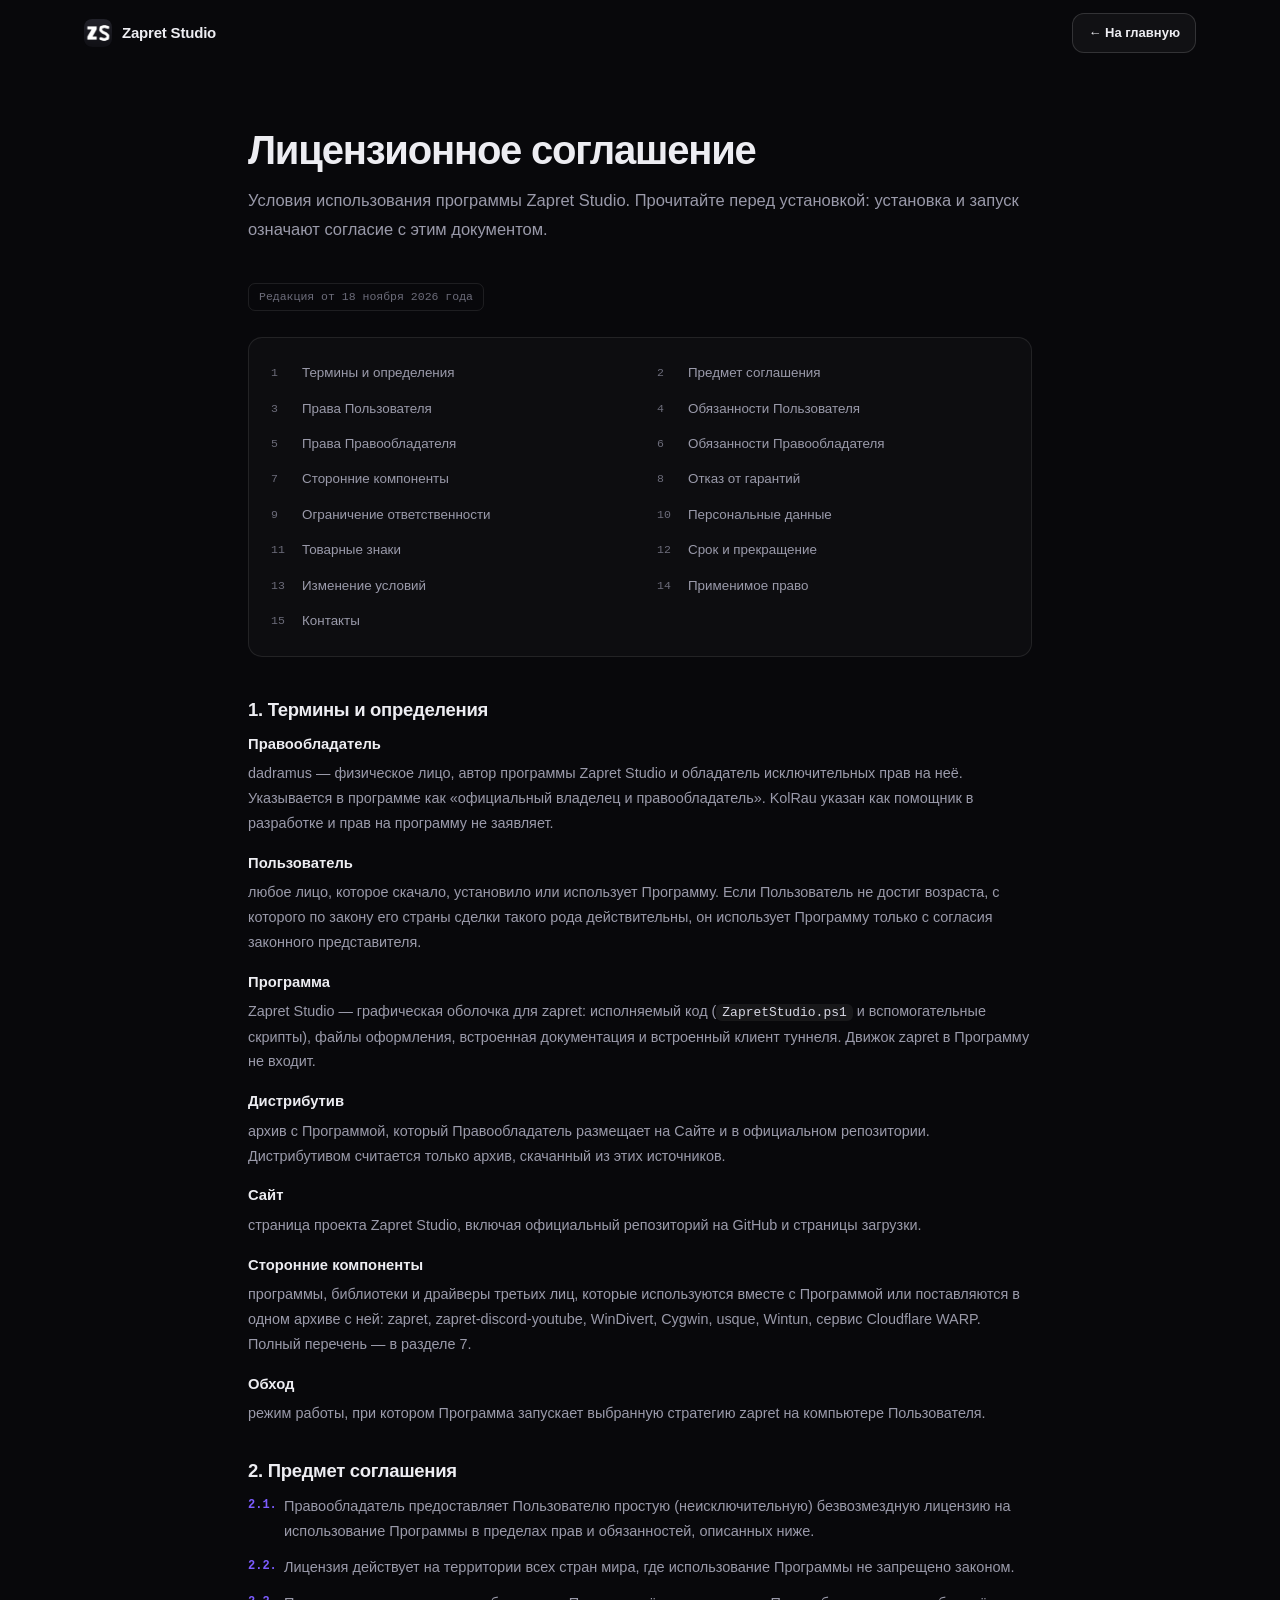
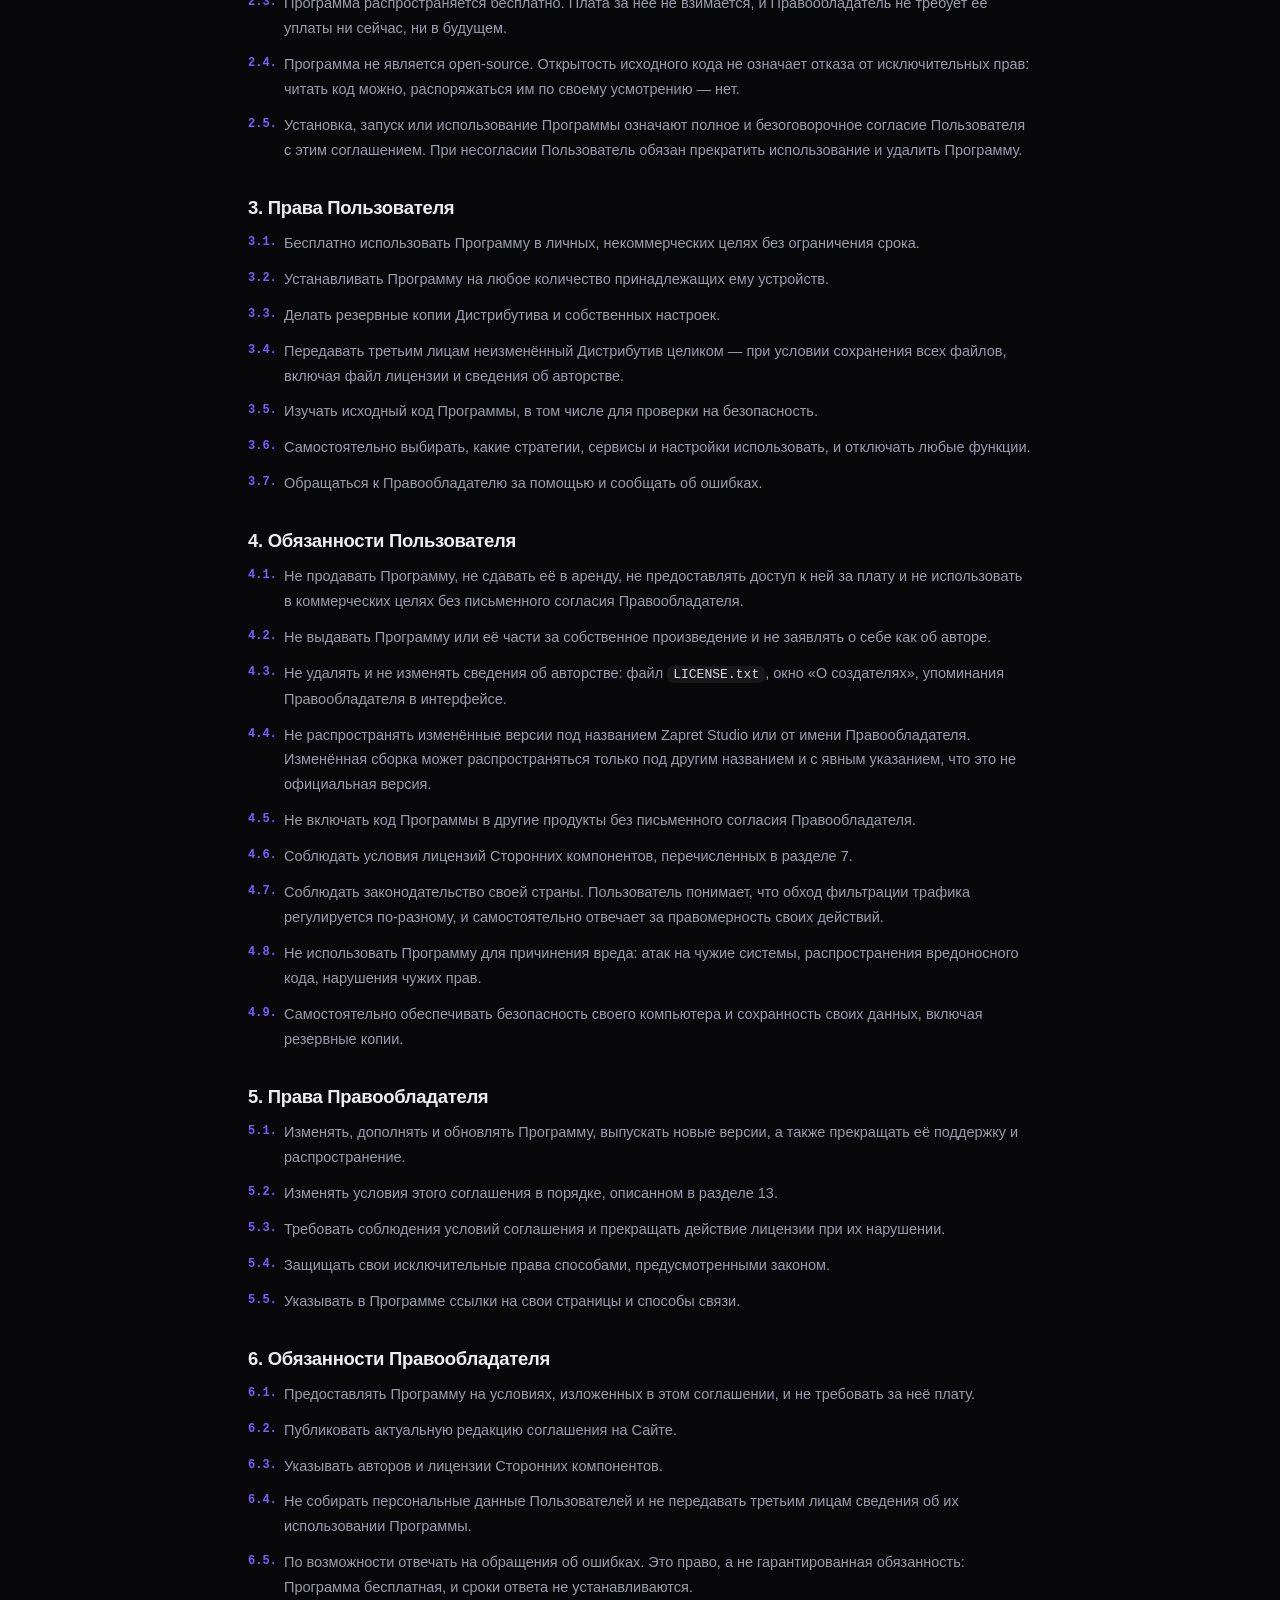
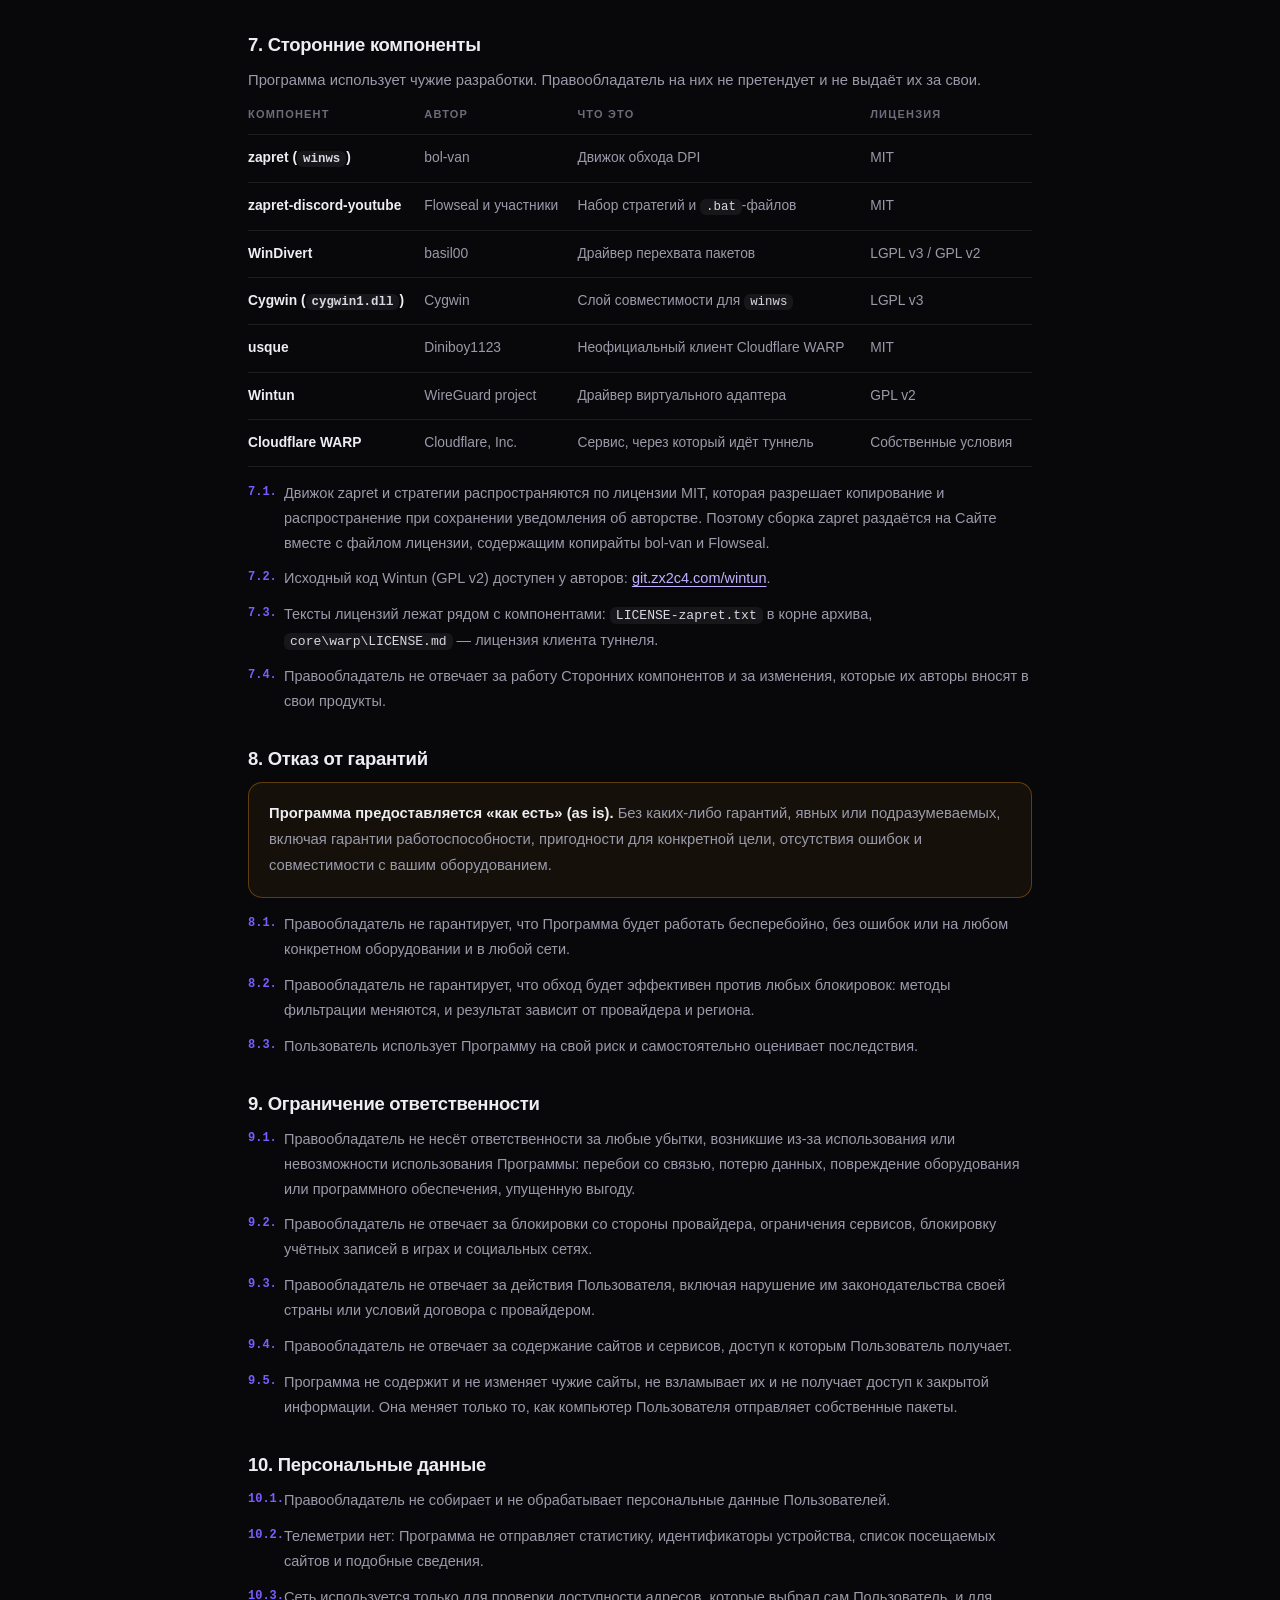
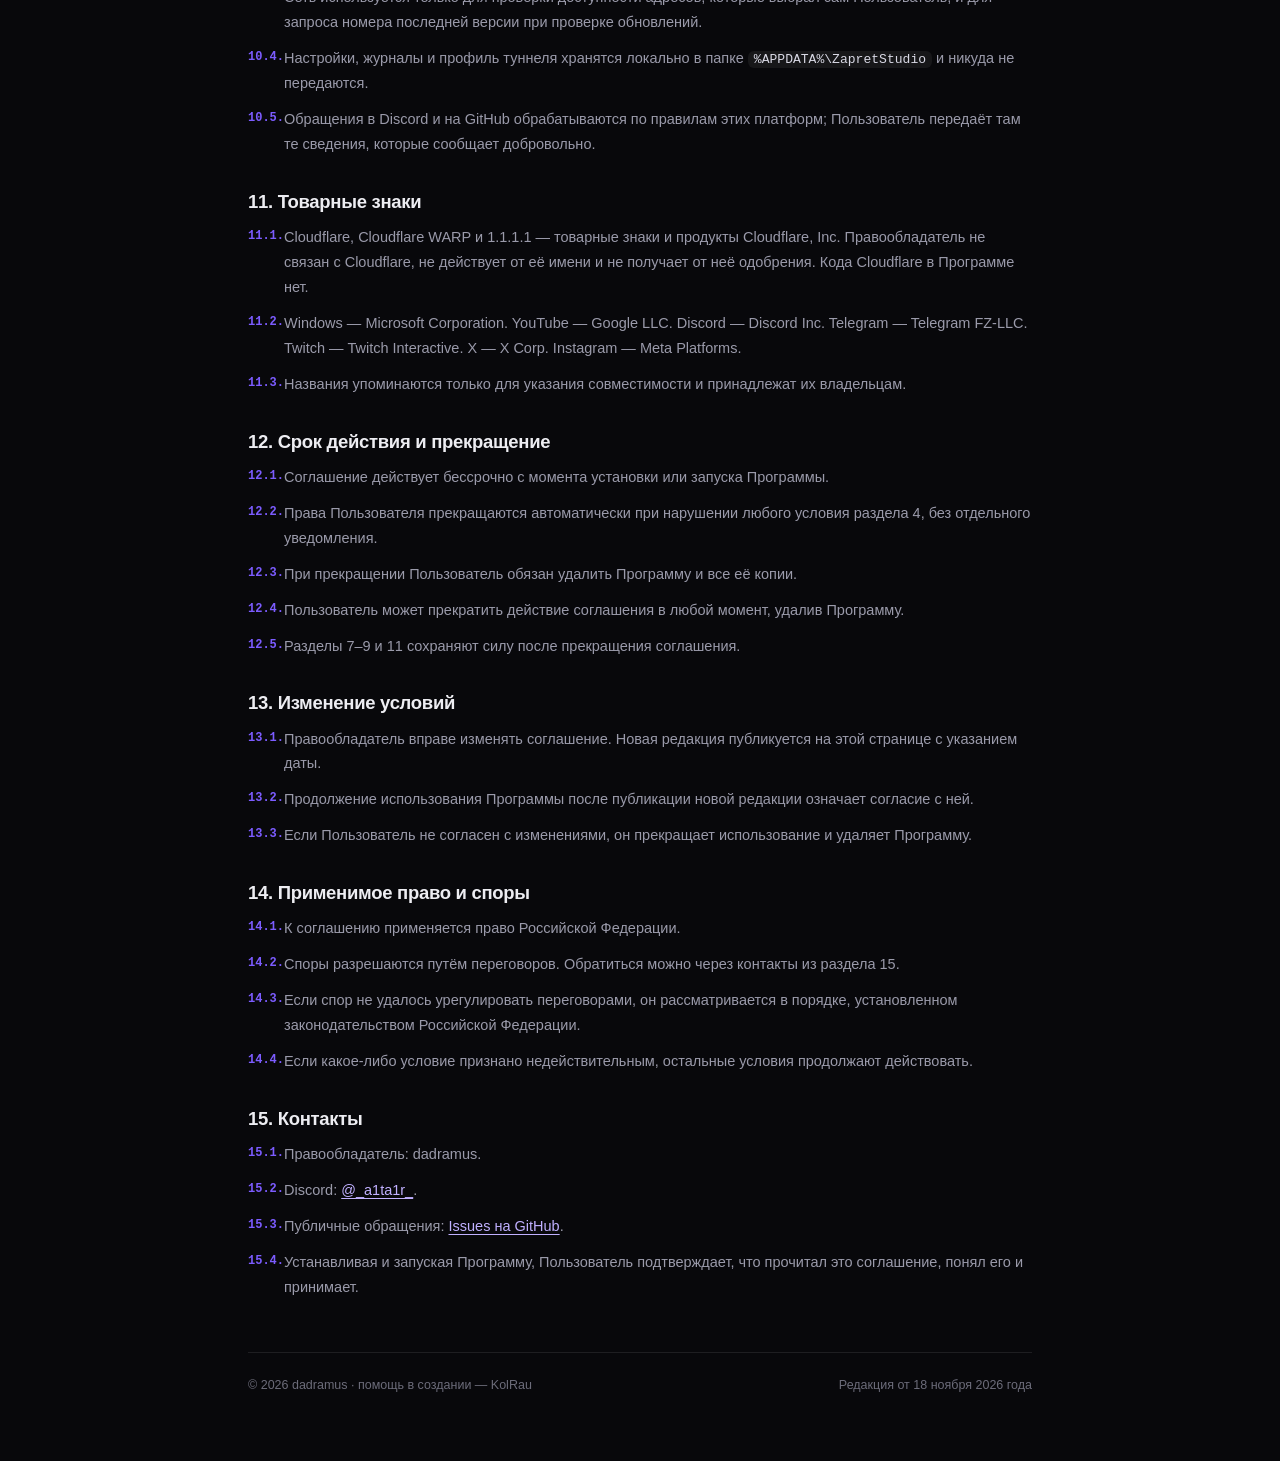
==== legal.html @ 90c4a0a3 "сайт Zapret Studio: страницы, лицензия, архивы" ====
<!DOCTYPE html>
<html lang="ru">
<head>
<meta charset="utf-8">
<meta name="viewport" content="width=device-width, initial-scale=1">
<title>Лицензионное соглашение — Zapret Studio</title>
<meta name="description" content="Лицензионное соглашение Zapret Studio: правообладатель, пользователь, их права и обязанности, отказ от гарантий, сторонние компоненты и товарные знаки.">
<meta name="theme-color" content="#07070A">
<meta name="robots" content="index, follow">
<link rel="icon" href="img/icon.png">
<link rel="stylesheet" href="style.css">
</head>
<body>
<div class="bg"><i></i><i></i><i></i></div>
<div class="noise"></div>
<div class="lines"></div>

<header id="hd" class="on">
  <div class="wrap nav">
    <a class="brand" href="index.html"><img src="img/icon.png" alt=""> Zapret Studio</a>
    <span class="sp"></span>
    <a class="btn btn-g btn-sm" href="index.html">← На главную</a>
  </div>
</header>

<main class="doc">
  <h1>Лицензионное соглашение</h1>
  <p class="sub">Условия использования программы Zapret Studio. Прочитайте перед установкой: установка и запуск означают согласие с этим документом.</p>
  <div class="rev">Редакция от 18 ноября 2026 года</div>

  <nav class="toc">
    <a href="#t1"><span>1</span> Термины и определения</a>
    <a href="#t2"><span>2</span> Предмет соглашения</a>
    <a href="#t3"><span>3</span> Права Пользователя</a>
    <a href="#t4"><span>4</span> Обязанности Пользователя</a>
    <a href="#t5"><span>5</span> Права Правообладателя</a>
    <a href="#t6"><span>6</span> Обязанности Правообладателя</a>
    <a href="#t7"><span>7</span> Сторонние компоненты</a>
    <a href="#t8"><span>8</span> Отказ от гарантий</a>
    <a href="#t9"><span>9</span> Ограничение ответственности</a>
    <a href="#t10"><span>10</span> Персональные данные</a>
    <a href="#t11"><span>11</span> Товарные знаки</a>
    <a href="#t12"><span>12</span> Срок и прекращение</a>
    <a href="#t13"><span>13</span> Изменение условий</a>
    <a href="#t14"><span>14</span> Применимое право</a>
    <a href="#t15"><span>15</span> Контакты</a>
  </nav>

  <section id="t1">
    <h2>1. Термины и определения</h2>
    <dl>
      <dt>Правообладатель</dt>
      <dd>dadramus — физическое лицо, автор программы Zapret Studio и обладатель исключительных прав на неё. Указывается в программе как «официальный владелец и правообладатель». KolRau указан как помощник в разработке и прав на программу не заявляет.</dd>

      <dt>Пользователь</dt>
      <dd>любое лицо, которое скачало, установило или использует Программу. Если Пользователь не достиг возраста, с которого по закону его страны сделки такого рода действительны, он использует Программу только с согласия законного представителя.</dd>

      <dt>Программа</dt>
      <dd>Zapret Studio — графическая оболочка для zapret: исполняемый код (<code>ZapretStudio.ps1</code> и вспомогательные скрипты), файлы оформления, встроенная документация и встроенный клиент туннеля. Движок zapret в Программу не входит.</dd>

      <dt>Дистрибутив</dt>
      <dd>архив с Программой, который Правообладатель размещает на Сайте и в официальном репозитории. Дистрибутивом считается только архив, скачанный из этих источников.</dd>

      <dt>Сайт</dt>
      <dd>страница проекта Zapret Studio, включая официальный репозиторий на GitHub и страницы загрузки.</dd>

      <dt>Сторонние компоненты</dt>
      <dd>программы, библиотеки и драйверы третьих лиц, которые используются вместе с Программой или поставляются в одном архиве с ней: zapret, zapret-discord-youtube, WinDivert, Cygwin, usque, Wintun, сервис Cloudflare WARP. Полный перечень — в разделе 7.</dd>

      <dt>Обход</dt>
      <dd>режим работы, при котором Программа запускает выбранную стратегию zapret на компьютере Пользователя.</dd>
    </dl>
  </section>

  <section id="t2">
    <h2>2. Предмет соглашения</h2>
    <p class="cl"><b class="n">2.1.</b> Правообладатель предоставляет Пользователю простую (неисключительную) безвозмездную лицензию на использование Программы в пределах прав и обязанностей, описанных ниже.</p>
    <p class="cl"><b class="n">2.2.</b> Лицензия действует на территории всех стран мира, где использование Программы не запрещено законом.</p>
    <p class="cl"><b class="n">2.3.</b> Программа распространяется бесплатно. Плата за неё не взимается, и Правообладатель не требует её уплаты ни сейчас, ни в будущем.</p>
    <p class="cl"><b class="n">2.4.</b> Программа не является open-source. Открытость исходного кода не означает отказа от исключительных прав: читать код можно, распоряжаться им по своему усмотрению — нет.</p>
    <p class="cl"><b class="n">2.5.</b> Установка, запуск или использование Программы означают полное и безоговорочное согласие Пользователя с этим соглашением. При несогласии Пользователь обязан прекратить использование и удалить Программу.</p>
  </section>

  <section id="t3">
    <h2>3. Права Пользователя</h2>
    <p class="cl"><b class="n">3.1.</b> Бесплатно использовать Программу в личных, некоммерческих целях без ограничения срока.</p>
    <p class="cl"><b class="n">3.2.</b> Устанавливать Программу на любое количество принадлежащих ему устройств.</p>
    <p class="cl"><b class="n">3.3.</b> Делать резервные копии Дистрибутива и собственных настроек.</p>
    <p class="cl"><b class="n">3.4.</b> Передавать третьим лицам неизменённый Дистрибутив целиком — при условии сохранения всех файлов, включая файл лицензии и сведения об авторстве.</p>
    <p class="cl"><b class="n">3.5.</b> Изучать исходный код Программы, в том числе для проверки на безопасность.</p>
    <p class="cl"><b class="n">3.6.</b> Самостоятельно выбирать, какие стратегии, сервисы и настройки использовать, и отключать любые функции.</p>
    <p class="cl"><b class="n">3.7.</b> Обращаться к Правообладателю за помощью и сообщать об ошибках.</p>
  </section>

  <section id="t4">
    <h2>4. Обязанности Пользователя</h2>
    <p class="cl"><b class="n">4.1.</b> Не продавать Программу, не сдавать её в аренду, не предоставлять доступ к ней за плату и не использовать в коммерческих целях без письменного согласия Правообладателя.</p>
    <p class="cl"><b class="n">4.2.</b> Не выдавать Программу или её части за собственное произведение и не заявлять о себе как об авторе.</p>
    <p class="cl"><b class="n">4.3.</b> Не удалять и не изменять сведения об авторстве: файл <code>LICENSE.txt</code>, окно «О создателях», упоминания Правообладателя в интерфейсе.</p>
    <p class="cl"><b class="n">4.4.</b> Не распространять изменённые версии под названием Zapret Studio или от имени Правообладателя. Изменённая сборка может распространяться только под другим названием и с явным указанием, что это не официальная версия.</p>
    <p class="cl"><b class="n">4.5.</b> Не включать код Программы в другие продукты без письменного согласия Правообладателя.</p>
    <p class="cl"><b class="n">4.6.</b> Соблюдать условия лицензий Сторонних компонентов, перечисленных в разделе 7.</p>
    <p class="cl"><b class="n">4.7.</b> Соблюдать законодательство своей страны. Пользователь понимает, что обход фильтрации трафика регулируется по-разному, и самостоятельно отвечает за правомерность своих действий.</p>
    <p class="cl"><b class="n">4.8.</b> Не использовать Программу для причинения вреда: атак на чужие системы, распространения вредоносного кода, нарушения чужих прав.</p>
    <p class="cl"><b class="n">4.9.</b> Самостоятельно обеспечивать безопасность своего компьютера и сохранность своих данных, включая резервные копии.</p>
  </section>

  <section id="t5">
    <h2>5. Права Правообладателя</h2>
    <p class="cl"><b class="n">5.1.</b> Изменять, дополнять и обновлять Программу, выпускать новые версии, а также прекращать её поддержку и распространение.</p>
    <p class="cl"><b class="n">5.2.</b> Изменять условия этого соглашения в порядке, описанном в разделе 13.</p>
    <p class="cl"><b class="n">5.3.</b> Требовать соблюдения условий соглашения и прекращать действие лицензии при их нарушении.</p>
    <p class="cl"><b class="n">5.4.</b> Защищать свои исключительные права способами, предусмотренными законом.</p>
    <p class="cl"><b class="n">5.5.</b> Указывать в Программе ссылки на свои страницы и способы связи.</p>
  </section>

  <section id="t6">
    <h2>6. Обязанности Правообладателя</h2>
    <p class="cl"><b class="n">6.1.</b> Предоставлять Программу на условиях, изложенных в этом соглашении, и не требовать за неё плату.</p>
    <p class="cl"><b class="n">6.2.</b> Публиковать актуальную редакцию соглашения на Сайте.</p>
    <p class="cl"><b class="n">6.3.</b> Указывать авторов и лицензии Сторонних компонентов.</p>
    <p class="cl"><b class="n">6.4.</b> Не собирать персональные данные Пользователей и не передавать третьим лицам сведения об их использовании Программы.</p>
    <p class="cl"><b class="n">6.5.</b> По возможности отвечать на обращения об ошибках. Это право, а не гарантированная обязанность: Программа бесплатная, и сроки ответа не устанавливаются.</p>
  </section>

  <section id="t7">
    <h2>7. Сторонние компоненты</h2>
    <p>Программа использует чужие разработки. Правообладатель на них не претендует и не выдаёт их за свои.</p>
    <table>
      <thead><tr><th>Компонент</th><th>Автор</th><th>Что это</th><th>Лицензия</th></tr></thead>
      <tbody>
        <tr><td>zapret (<code>winws</code>)</td><td>bol-van</td><td>Движок обхода DPI</td><td>MIT</td></tr>
        <tr><td>zapret-discord-youtube</td><td>Flowseal и участники</td><td>Набор стратегий и <code>.bat</code>-файлов</td><td>MIT</td></tr>
        <tr><td>WinDivert</td><td>basil00</td><td>Драйвер перехвата пакетов</td><td>LGPL v3 / GPL v2</td></tr>
        <tr><td>Cygwin (<code>cygwin1.dll</code>)</td><td>Cygwin</td><td>Слой совместимости для <code>winws</code></td><td>LGPL v3</td></tr>
        <tr><td>usque</td><td>Diniboy1123</td><td>Неофициальный клиент Cloudflare WARP</td><td>MIT</td></tr>
        <tr><td>Wintun</td><td>WireGuard project</td><td>Драйвер виртуального адаптера</td><td>GPL v2</td></tr>
        <tr><td>Cloudflare WARP</td><td>Cloudflare, Inc.</td><td>Сервис, через который идёт туннель</td><td>Собственные условия</td></tr>
      </tbody>
    </table>
    <p class="cl"><b class="n">7.1.</b> Движок zapret и стратегии распространяются по лицензии MIT, которая разрешает копирование и распространение при сохранении уведомления об авторстве. Поэтому сборка zapret раздаётся на Сайте вместе с файлом лицензии, содержащим копирайты bol-van и Flowseal.</p>
    <p class="cl"><b class="n">7.2.</b> Исходный код Wintun (GPL v2) доступен у авторов: <a href="https://git.zx2c4.com/wintun" target="_blank" rel="noopener">git.zx2c4.com/wintun</a>.</p>
    <p class="cl"><b class="n">7.3.</b> Тексты лицензий лежат рядом с компонентами: <code>LICENSE-zapret.txt</code> в корне архива, <code>core\warp\LICENSE.md</code> — лицензия клиента туннеля.</p>
    <p class="cl"><b class="n">7.4.</b> Правообладатель не отвечает за работу Сторонних компонентов и за изменения, которые их авторы вносят в свои продукты.</p>
  </section>

  <section id="t8">
    <h2>8. Отказ от гарантий</h2>
    <div class="note warn">
      <p><b>Программа предоставляется «как есть» (as is).</b> Без каких-либо гарантий, явных или подразумеваемых, включая гарантии работоспособности, пригодности для конкретной цели, отсутствия ошибок и совместимости с вашим оборудованием.</p>
    </div>
    <p class="cl"><b class="n">8.1.</b> Правообладатель не гарантирует, что Программа будет работать бесперебойно, без ошибок или на любом конкретном оборудовании и в любой сети.</p>
    <p class="cl"><b class="n">8.2.</b> Правообладатель не гарантирует, что обход будет эффективен против любых блокировок: методы фильтрации меняются, и результат зависит от провайдера и региона.</p>
    <p class="cl"><b class="n">8.3.</b> Пользователь использует Программу на свой риск и самостоятельно оценивает последствия.</p>
  </section>

  <section id="t9">
    <h2>9. Ограничение ответственности</h2>
    <p class="cl"><b class="n">9.1.</b> Правообладатель не несёт ответственности за любые убытки, возникшие из-за использования или невозможности использования Программы: перебои со связью, потерю данных, повреждение оборудования или программного обеспечения, упущенную выгоду.</p>
    <p class="cl"><b class="n">9.2.</b> Правообладатель не отвечает за блокировки со стороны провайдера, ограничения сервисов, блокировку учётных записей в играх и социальных сетях.</p>
    <p class="cl"><b class="n">9.3.</b> Правообладатель не отвечает за действия Пользователя, включая нарушение им законодательства своей страны или условий договора с провайдером.</p>
    <p class="cl"><b class="n">9.4.</b> Правообладатель не отвечает за содержание сайтов и сервисов, доступ к которым Пользователь получает.</p>
    <p class="cl"><b class="n">9.5.</b> Программа не содержит и не изменяет чужие сайты, не взламывает их и не получает доступ к закрытой информации. Она меняет только то, как компьютер Пользователя отправляет собственные пакеты.</p>
  </section>

  <section id="t10">
    <h2>10. Персональные данные</h2>
    <p class="cl"><b class="n">10.1.</b> Правообладатель не собирает и не обрабатывает персональные данные Пользователей.</p>
    <p class="cl"><b class="n">10.2.</b> Телеметрии нет: Программа не отправляет статистику, идентификаторы устройства, список посещаемых сайтов и подобные сведения.</p>
    <p class="cl"><b class="n">10.3.</b> Сеть используется только для проверки доступности адресов, которые выбрал сам Пользователь, и для запроса номера последней версии при проверке обновлений.</p>
    <p class="cl"><b class="n">10.4.</b> Настройки, журналы и профиль туннеля хранятся локально в папке <code>%APPDATA%\ZapretStudio</code> и никуда не передаются.</p>
    <p class="cl"><b class="n">10.5.</b> Обращения в Discord и на GitHub обрабатываются по правилам этих платформ; Пользователь передаёт там те сведения, которые сообщает добровольно.</p>
  </section>

  <section id="t11">
    <h2>11. Товарные знаки</h2>
    <p class="cl"><b class="n">11.1.</b> Cloudflare, Cloudflare WARP и 1.1.1.1 — товарные знаки и продукты Cloudflare, Inc. Правообладатель не связан с Cloudflare, не действует от её имени и не получает от неё одобрения. Кода Cloudflare в Программе нет.</p>
    <p class="cl"><b class="n">11.2.</b> Windows — Microsoft Corporation. YouTube — Google LLC. Discord — Discord Inc. Telegram — Telegram FZ-LLC. Twitch — Twitch Interactive. X — X Corp. Instagram — Meta Platforms.</p>
    <p class="cl"><b class="n">11.3.</b> Названия упоминаются только для указания совместимости и принадлежат их владельцам.</p>
  </section>

  <section id="t12">
    <h2>12. Срок действия и прекращение</h2>
    <p class="cl"><b class="n">12.1.</b> Соглашение действует бессрочно с момента установки или запуска Программы.</p>
    <p class="cl"><b class="n">12.2.</b> Права Пользователя прекращаются автоматически при нарушении любого условия раздела 4, без отдельного уведомления.</p>
    <p class="cl"><b class="n">12.3.</b> При прекращении Пользователь обязан удалить Программу и все её копии.</p>
    <p class="cl"><b class="n">12.4.</b> Пользователь может прекратить действие соглашения в любой момент, удалив Программу.</p>
    <p class="cl"><b class="n">12.5.</b> Разделы 7–9 и 11 сохраняют силу после прекращения соглашения.</p>
  </section>

  <section id="t13">
    <h2>13. Изменение условий</h2>
    <p class="cl"><b class="n">13.1.</b> Правообладатель вправе изменять соглашение. Новая редакция публикуется на этой странице с указанием даты.</p>
    <p class="cl"><b class="n">13.2.</b> Продолжение использования Программы после публикации новой редакции означает согласие с ней.</p>
    <p class="cl"><b class="n">13.3.</b> Если Пользователь не согласен с изменениями, он прекращает использование и удаляет Программу.</p>
  </section>

  <section id="t14">
    <h2>14. Применимое право и споры</h2>
    <p class="cl"><b class="n">14.1.</b> К соглашению применяется право Российской Федерации.</p>
    <p class="cl"><b class="n">14.2.</b> Споры разрешаются путём переговоров. Обратиться можно через контакты из раздела 15.</p>
    <p class="cl"><b class="n">14.3.</b> Если спор не удалось урегулировать переговорами, он рассматривается в порядке, установленном законодательством Российской Федерации.</p>
    <p class="cl"><b class="n">14.4.</b> Если какое-либо условие признано недействительным, остальные условия продолжают действовать.</p>
  </section>

  <section id="t15">
    <h2>15. Контакты</h2>
    <p class="cl"><b class="n">15.1.</b> Правообладатель: dadramus.</p>
    <p class="cl"><b class="n">15.2.</b> Discord: <a href="https://discord.com/users/510426844236087306" target="_blank" rel="noopener">@_a1ta1r_</a>.</p>
    <p class="cl"><b class="n">15.3.</b> Публичные обращения: <a href="https://github.com/dadramus/ZapretStudio/issues" target="_blank" rel="noopener">Issues на GitHub</a>.</p>
    <p class="cl"><b class="n">15.4.</b> Устанавливая и запуская Программу, Пользователь подтверждает, что прочитал это соглашение, понял его и принимает.</p>
  </section>

  <div class="doc-foot">
    <span>© 2026 dadramus · помощь в создании — KolRau</span>
    <span>Редакция от 18 ноября 2026 года</span>
  </div>
</main>

<script>
(function(){
  var hd=document.getElementById('hd');
  window.addEventListener('scroll',function(){ hd.classList.toggle('on', window.scrollY>12); },{passive:true});
})();
</script>
</body>
</html>
---- style.css ----
/* Zapret Studio — общие стили */
:root{
  --bg:#08080B; --bg2:#0C0C12; --panel:rgba(255,255,255,.038); --panel2:rgba(255,255,255,.06);
  --stroke:rgba(255,255,255,.09); --stroke2:rgba(255,255,255,.14);
  --text:#EDEDF2; --sub:#9A9AAA; --dim:#6C6C7A;
  --accent:#7C5CFF; --accent-soft:rgba(124,92,255,.14); --accent-line:rgba(124,92,255,.45);
  --ok:#22C55E; --warn:#F59E0B; --bad:#EF4444;
  --r:18px; --max:1160px;
  --font:"Segoe UI",Inter,-apple-system,BlinkMacSystemFont,Roboto,Arial,sans-serif;
  --mono:ui-monospace,"Cascadia Mono","Consolas","SF Mono",monospace;
}
*{box-sizing:border-box}
html{scroll-behavior:smooth}
body{
  margin:0;background:var(--bg);color:var(--text);font-family:var(--font);
  font-size:16px;line-height:1.6;-webkit-font-smoothing:antialiased;overflow-x:hidden;
}
a{color:inherit;text-decoration:none}
img{max-width:100%;display:block}
::selection{background:rgba(124,92,255,.35)}

/* фон */
.orbs{position:fixed;inset:0;z-index:-1;overflow:hidden;pointer-events:none}
.orbs i{position:absolute;border-radius:50%;filter:blur(90px);opacity:.5}
.orbs i:nth-child(1){width:620px;height:620px;left:-180px;top:-220px;background:radial-gradient(circle,rgba(124,92,255,.55),transparent 70%)}
.orbs i:nth-child(2){width:520px;height:520px;right:-160px;top:80px;background:radial-gradient(circle,rgba(34,197,94,.28),transparent 70%)}
.orbs i:nth-child(3){width:700px;height:700px;left:35%;top:640px;background:radial-gradient(circle,rgba(124,92,255,.18),transparent 70%)}
.grid-bg{position:fixed;inset:0;z-index:-1;pointer-events:none;
  background-image:linear-gradient(rgba(255,255,255,.028) 1px,transparent 1px),linear-gradient(90deg,rgba(255,255,255,.028) 1px,transparent 1px);
  background-size:64px 64px;
  mask-image:radial-gradient(ellipse 90% 60% at 50% 0%,#000 20%,transparent 75%);
  -webkit-mask-image:radial-gradient(ellipse 90% 60% at 50% 0%,#000 20%,transparent 75%);
}

.wrap{max-width:var(--max);margin:0 auto;padding:0 24px}

/* хедер */
header{position:fixed;top:0;left:0;right:0;z-index:50;transition:background .25s,border-color .25s,backdrop-filter .25s;
  border-bottom:1px solid transparent}
header.on{background:rgba(8,8,11,.72);backdrop-filter:blur(18px);border-bottom-color:var(--stroke)}
.nav{display:flex;align-items:center;gap:28px;height:66px}
.brand{display:flex;align-items:center;gap:10px;font-weight:700;letter-spacing:-.2px;font-size:15px}
.brand img{width:28px;height:28px;border-radius:8px}
.nav nav{display:flex;gap:22px;margin-left:8px}
.nav nav a{font-size:14px;color:var(--sub);transition:color .18s}
.nav nav a:hover{color:var(--text)}
.nav .sp{flex:1}
.btn{display:inline-flex;align-items:center;gap:9px;border-radius:12px;font-weight:600;font-size:14px;
  padding:11px 18px;border:1px solid transparent;transition:transform .15s,box-shadow .2s,background .2s,border-color .2s;cursor:pointer;white-space:nowrap}
.btn:active{transform:translateY(1px)}
.btn-p{background:linear-gradient(135deg,#8B6BFF,#6A46F5);color:#fff;box-shadow:0 8px 26px -10px rgba(124,92,255,.9)}
.btn-p:hover{box-shadow:0 12px 34px -10px rgba(124,92,255,1)}
.btn-g{background:var(--panel);border-color:var(--stroke2);color:var(--text)}
.btn-g:hover{background:var(--panel2);border-color:rgba(255,255,255,.22)}
.btn-sm{padding:9px 15px;font-size:13px}

/* hero */
.hero{padding:150px 0 70px;position:relative}
.hero-in{display:grid;grid-template-columns:1.05fr .95fr;gap:56px;align-items:center}
.pill{display:inline-flex;align-items:center;gap:9px;padding:7px 14px;border-radius:999px;
  background:var(--accent-soft);border:1px solid var(--accent-line);font-size:12.5px;font-weight:600;color:#C6B7FF}
.pill .dot{width:7px;height:7px;border-radius:50%;background:var(--ok);box-shadow:0 0 0 4px rgba(34,197,94,.16)}
h1{font-size:clamp(32px,4.4vw,54px);line-height:1.06;letter-spacing:-1.6px;margin:22px 0 0;font-weight:800;text-wrap:balance}
h1 .grad{background:linear-gradient(100deg,#B9A8FF 0%,#7C5CFF 42%,#22C55E 100%);-webkit-background-clip:text;background-clip:text;color:transparent}
.lead{color:var(--sub);font-size:17.5px;max-width:520px;margin:20px 0 0}
.cta{display:flex;gap:12px;margin-top:32px;flex-wrap:wrap}
.meta{display:flex;gap:20px;margin-top:26px;flex-wrap:wrap;color:var(--dim);font-size:13px}
.meta span{display:inline-flex;align-items:center;gap:7px}
.meta svg{width:15px;height:15px;opacity:.8}

/* окно-макет */
.mock{border-radius:20px;background:linear-gradient(180deg,rgba(255,255,255,.07),rgba(255,255,255,.025));
  border:1px solid var(--stroke2);box-shadow:0 40px 90px -40px rgba(0,0,0,.95),0 0 0 1px rgba(255,255,255,.03) inset;
  overflow:hidden;transform:perspective(1200px) rotateY(-4deg) rotateX(1.5deg);transition:transform .5s}
.mock:hover{transform:perspective(1200px) rotateY(0) rotateX(0)}
.mock-bar{display:flex;align-items:center;gap:8px;padding:11px 14px;background:rgba(255,255,255,.045);border-bottom:1px solid var(--stroke)}
.mock-bar i{width:10px;height:10px;border-radius:50%;background:rgba(255,255,255,.16)}
.mock-bar i:nth-child(1){background:#EF4444;opacity:.8}
.mock-bar i:nth-child(2){background:#F59E0B;opacity:.8}
.mock-bar i:nth-child(3){background:#22C55E;opacity:.8}
.mock-bar span{margin-left:10px;font-size:11.5px;color:var(--dim);font-family:var(--mono)}
.mock-body{padding:16px;display:flex;flex-direction:column;gap:9px;background:linear-gradient(180deg,rgba(12,12,18,.9),rgba(8,8,11,.9))}
.row{display:flex;align-items:center;gap:11px;padding:11px 13px;border-radius:12px;background:var(--panel);border:1px solid var(--stroke)}
.row.act{background:linear-gradient(90deg,rgba(124,92,255,.18),rgba(124,92,255,.05));border-color:var(--accent-line)}
.row .st{width:8px;height:8px;border-radius:50%;background:var(--dim);flex:none}
.row.act .st{background:var(--ok);box-shadow:0 0 0 4px rgba(34,197,94,.15)}
.row b{font-size:13px;font-weight:600}
.row small{margin-left:auto;font-size:11px;color:var(--dim);font-family:var(--mono)}
.mock-foot{display:flex;gap:8px;padding:0 16px 16px}
.mock-foot div{flex:1;height:34px;border-radius:10px;background:var(--panel);border:1px solid var(--stroke)}
.mock-foot div:first-child{background:linear-gradient(135deg,#8B6BFF,#6A46F5);border-color:transparent}

/* секции */
section{padding:86px 0;position:relative}
.sec-head{max-width:640px;margin-bottom:44px}
.sec-tag{font-size:12px;font-weight:700;letter-spacing:1.6px;text-transform:uppercase;color:var(--accent);margin-bottom:12px}
h2{font-size:clamp(27px,3.3vw,38px);line-height:1.14;letter-spacing:-1.2px;margin:0;font-weight:800}
.sec-head p{color:var(--sub);margin:14px 0 0;font-size:16px}

/* карточки */
.cards{display:grid;grid-template-columns:repeat(3,1fr);gap:16px}
.card{padding:24px;border-radius:var(--r);background:var(--panel);border:1px solid var(--stroke);
  transition:transform .25s,border-color .25s,background .25s}
.card:hover{transform:translateY(-3px);border-color:var(--stroke2);background:var(--panel2)}
.card .ic{width:42px;height:42px;border-radius:12px;display:grid;place-items:center;margin-bottom:16px;
  background:var(--accent-soft);border:1px solid var(--accent-line);color:#B9A8FF}
.card .ic svg{width:21px;height:21px}
.card h3{margin:0 0 8px;font-size:16.5px;font-weight:700;letter-spacing:-.2px}
.card p{margin:0;color:var(--sub);font-size:14.2px;line-height:1.62}
.card.green .ic{background:rgba(34,197,94,.12);border-color:rgba(34,197,94,.35);color:#7BE3A5}
.card.amber .ic{background:rgba(245,158,11,.12);border-color:rgba(245,158,11,.35);color:#FBBF24}

/* WARP блок */
.warp{border-radius:26px;padding:44px;background:
  radial-gradient(120% 140% at 0% 0%,rgba(124,92,255,.18),transparent 55%),
  radial-gradient(120% 140% at 100% 100%,rgba(34,197,94,.12),transparent 55%),
  var(--bg2);
  border:1px solid var(--stroke2);display:grid;grid-template-columns:1.15fr .85fr;gap:44px;align-items:center}
.warp h2{margin-bottom:16px}
.warp p{color:var(--sub);margin:0 0 14px;font-size:15.5px}
.warp ul{margin:0;padding:0;list-style:none;display:flex;flex-direction:column;gap:11px}
.warp li{display:flex;gap:11px;font-size:14.5px;color:var(--sub)}
.warp li svg{width:18px;height:18px;flex:none;color:var(--ok);margin-top:3px}
.warp li b{color:var(--text);font-weight:600}
.flow{display:flex;flex-direction:column;gap:10px}
.flow .n{display:flex;align-items:center;gap:12px;padding:13px 15px;border-radius:13px;background:var(--panel);border:1px solid var(--stroke);font-size:13.5px}
.flow .n em{width:24px;height:24px;border-radius:8px;display:grid;place-items:center;font-style:normal;font-size:11.5px;font-weight:700;
  background:var(--accent-soft);color:#C6B7FF;border:1px solid var(--accent-line);flex:none}
.flow .n:last-child{border-color:rgba(34,197,94,.4);background:rgba(34,197,94,.08)}
.flow .n:last-child em{background:rgba(34,197,94,.16);color:#7BE3A5;border-color:rgba(34,197,94,.4)}

/* установка */
.steps{display:grid;grid-template-columns:repeat(2,1fr);gap:16px}
.step{padding:24px;border-radius:var(--r);background:var(--panel);border:1px solid var(--stroke);position:relative}
.step .num{font-family:var(--mono);font-size:12px;font-weight:700;color:var(--accent);letter-spacing:1px}
.step h3{margin:10px 0 8px;font-size:16px;font-weight:700}
.step p{margin:0;color:var(--sub);font-size:14.2px}
.step a{color:#B9A8FF;text-decoration:underline;text-underline-offset:3px}
pre{margin:16px 0 0;padding:16px 18px;border-radius:13px;background:rgba(0,0,0,.45);border:1px solid var(--stroke);
  font-family:var(--mono);font-size:12.8px;line-height:1.75;color:#C9C9D6;overflow-x:auto}
pre .c{color:var(--dim)}
pre .g{color:#7BE3A5}

/* changelog */
.log{display:flex;flex-direction:column;gap:12px}
.rel{display:grid;grid-template-columns:120px 1fr auto;gap:22px;align-items:start;padding:22px 24px;border-radius:var(--r);
  background:var(--panel);border:1px solid var(--stroke);transition:border-color .2s,background .2s}
.rel:hover{border-color:var(--stroke2);background:var(--panel2)}
.rel.now{border-color:var(--accent-line);background:linear-gradient(90deg,rgba(124,92,255,.12),rgba(124,92,255,.03))}
.rel .v{font-family:var(--mono);font-size:17px;font-weight:700;letter-spacing:-.5px}
.rel .v small{display:block;font-family:var(--font);font-size:11px;color:var(--dim);font-weight:600;letter-spacing:0;margin-top:4px}
.rel p{margin:0;color:var(--sub);font-size:14.2px}
.rel p b{color:var(--text);font-weight:600}
.tag{font-size:11px;font-weight:700;padding:5px 10px;border-radius:999px;background:rgba(34,197,94,.14);
  color:#7BE3A5;border:1px solid rgba(34,197,94,.35);white-space:nowrap}
.tag.old{background:var(--panel);color:var(--dim);border-color:var(--stroke)}

/* faq */
.faq{display:flex;flex-direction:column;gap:10px;max-width:820px}
details{border-radius:14px;background:var(--panel);border:1px solid var(--stroke);padding:0 20px;transition:border-color .2s}
details[open]{border-color:var(--stroke2);background:var(--panel2)}
summary{cursor:pointer;padding:17px 0;font-weight:600;font-size:15px;list-style:none;display:flex;align-items:center;gap:12px}
summary::-webkit-details-marker{display:none}
summary::after{content:"+";margin-left:auto;color:var(--dim);font-size:20px;font-weight:400;transition:transform .2s}
details[open] summary::after{transform:rotate(45deg);color:var(--accent)}
details p{margin:0 0 18px;color:var(--sub);font-size:14.4px;line-height:1.65}
details p:last-child{margin-bottom:18px}

/* cta */
.cta-box{border-radius:26px;padding:52px;text-align:center;
  background:radial-gradient(90% 140% at 50% 0%,rgba(124,92,255,.22),transparent 65%),var(--bg2);
  border:1px solid var(--stroke2)}
.cta-box h2{margin-bottom:14px}
.cta-box p{color:var(--sub);max-width:520px;margin:0 auto 28px}
.cta-box .cta{justify-content:center;margin-top:0}

/* футер */
footer{border-top:1px solid var(--stroke);padding:44px 0 40px;margin-top:40px}
.foot{display:flex;justify-content:space-between;gap:32px;flex-wrap:wrap;align-items:flex-start}
.foot .brand{font-size:14px}
.foot p{margin:10px 0 0;color:var(--dim);font-size:13px;max-width:420px}
.foot nav{display:flex;flex-direction:column;gap:9px;font-size:13.5px;color:var(--sub)}
.foot nav a:hover{color:var(--text)}
.copy{margin-top:34px;padding-top:22px;border-top:1px solid var(--stroke);color:var(--dim);font-size:12.5px;
  display:flex;justify-content:space-between;gap:16px;flex-wrap:wrap}

/* анимация появления */
.rv{opacity:0;transform:translateY(16px);transition:opacity .6s cubic-bezier(.2,.7,.3,1),transform .6s cubic-bezier(.2,.7,.3,1)}
.rv.in{opacity:1;transform:none}

/* страховка от распирания сеток длинным содержимым (pre, длинные слова) */
.cards>*,.steps>*,.hero-in>*,.warp>*,.rel>*,.flow>*{min-width:0}
.cards,.steps,.hero-in,.warp{grid-auto-rows:min-content}

@media(max-width:960px){
  .hero-in{grid-template-columns:1fr;gap:40px}
  .mock{transform:none}
  .cards{grid-template-columns:1fr 1fr}
  .warp{grid-template-columns:1fr;padding:32px;gap:28px}
  .steps{grid-template-columns:1fr}
  .rel{grid-template-columns:1fr;gap:10px}
  .rel .tag{justify-self:start}
}
@media(max-width:720px){
  .nav nav{display:none}
  .cards{grid-template-columns:1fr}
  .hero{padding:120px 0 50px}
  section{padding:64px 0}
  .cta-box{padding:34px 22px}
  .wrap{padding:0 18px}
}
@media(prefers-reduced-motion:reduce){
  .rv{opacity:1;transform:none;transition:none}
  html{scroll-behavior:auto}
  .mock{transform:none}
}


/* ==== 2.0: установка, дерево папки, подвал ==== */
.steps{grid-template-columns:repeat(4,minmax(0,1fr));gap:14px;align-items:stretch}
.step{display:flex;flex-direction:column;padding:22px}
.step h3{font-size:15.5px;margin:11px 0 8px}
.step p{font-size:13.6px;line-height:1.6}
.step .sicon{width:38px;height:38px;border-radius:11px;display:grid;place-items:center;margin-bottom:14px;
  background:var(--accent-soft);border:1px solid var(--accent-line);color:#C0B0FF}
.step .sicon svg{width:19px;height:19px}

/* карточка-терминал с деревом */
.term{margin-top:16px;border-radius:var(--r);overflow:hidden;border:1px solid var(--stroke2);
  background:linear-gradient(180deg,#0E0E15,#08080C);box-shadow:0 30px 70px -40px rgba(0,0,0,.9)}
.term-bar{display:flex;align-items:center;gap:8px;padding:12px 16px;background:rgba(255,255,255,.04);border-bottom:1px solid var(--stroke)}
.term-bar i{width:10px;height:10px;border-radius:50%}
.term-bar i:nth-child(1){background:#FF5F57}
.term-bar i:nth-child(2){background:#FEBC2E}
.term-bar i:nth-child(3){background:#28C840}
.term-bar span{margin-left:8px;font-family:var(--mono);font-size:11.5px;color:var(--dim)}
.term-bar em{margin-left:auto;font-style:normal;font-size:11px;font-weight:700;color:#7BE3A5;
  background:rgba(34,197,94,.12);border:1px solid rgba(34,197,94,.35);padding:3px 9px;border-radius:999px}
.term-body{display:grid;grid-template-columns:1.15fr .85fr;gap:28px;padding:22px 24px;align-items:center}
.tree{font-family:var(--mono);font-size:13px;line-height:2.05;color:#B9B9C8}
.tree .row2{display:flex;align-items:center;gap:9px;white-space:nowrap}
.tree .br{color:#3E3E4C;user-select:none}
.tree .fld{color:#C0B0FF;font-weight:600}
.tree .run{color:#7BE3A5;font-weight:700}
.tree .oth{color:#8E8E9E}
.tree .tag2{margin-left:6px;font-family:var(--font);font-size:10.5px;font-weight:700;color:#7BE3A5;
  background:rgba(34,197,94,.12);border:1px solid rgba(34,197,94,.3);padding:1px 7px;border-radius:6px}
.term-note h4{margin:0 0 10px;font-size:15px;font-weight:700;letter-spacing:-.2px}
.term-note p{margin:0 0 12px;color:var(--sub);font-size:13.6px;line-height:1.65}
.term-note p:last-child{margin-bottom:0}
.term-note b{color:var(--text);font-weight:650}

/* подвал */
.foot{display:grid;grid-template-columns:minmax(0,1.5fr) repeat(3,minmax(0,1fr));gap:44px}
.fabout p{margin:14px 0 16px;color:var(--dim);font-size:13px;max-width:360px;line-height:1.7}
.fbadges{display:flex;gap:7px;flex-wrap:wrap}
.fbadges span{font-size:11px;font-family:var(--mono);color:var(--dim);background:rgba(255,255,255,.04);
  border:1px solid var(--stroke);padding:5px 9px;border-radius:8px}
.fcol{display:flex;flex-direction:column;gap:3px}
.fcol .t{font-size:11px;font-weight:800;letter-spacing:1.5px;text-transform:uppercase;color:var(--dim);margin-bottom:10px}
.fcol a{display:flex;align-items:center;gap:10px;font-size:13.6px;color:var(--sub);
  padding:8px 10px;margin-left:-10px;border-radius:9px;transition:color .18s,background .18s,transform .18s}
.fcol a svg{width:15px;height:15px;opacity:.75;transition:opacity .18s,color .18s,transform .18s}
.fcol a:hover{color:var(--text);background:rgba(124,92,255,.1);transform:translateX(3px)}
.fcol a:hover svg{opacity:1;color:#C0B0FF;transform:scale(1.08)}
.legal{margin-top:34px;padding:16px 18px;border-radius:12px;background:rgba(255,255,255,.028);
  border:1px solid var(--stroke);color:var(--dim);font-size:12px;line-height:1.65}
.legal b{color:var(--sub);font-weight:600}
.copy{margin-top:18px;padding-top:20px;border-top:1px solid var(--stroke);color:var(--dim);font-size:12.5px;
  display:flex;justify-content:space-between;gap:16px;flex-wrap:wrap}

@media(max-width:1080px){
  .steps{grid-template-columns:repeat(2,minmax(0,1fr))}
  .foot{grid-template-columns:repeat(2,minmax(0,1fr));gap:34px}
}
@media(max-width:760px){
  .steps{grid-template-columns:1fr}
  .term-body{grid-template-columns:1fr;gap:18px}
  .foot{grid-template-columns:1fr;gap:26px}
  .tree{font-size:12px}
}

/* ==== страница документов ==== */
.doc{max-width:840px;margin:0 auto;padding:128px 28px 72px}
.doc h1{font-size:clamp(27px,3.3vw,40px);line-height:1.1;letter-spacing:-1.2px;margin:0 0 14px;font-weight:800}
.doc .sub{color:var(--sub);font-size:16.5px;margin:0 0 38px}
.doc section{margin:0 0 34px;padding:0}
.doc h2{font-size:18.5px;letter-spacing:-.3px;margin:0 0 13px;font-weight:750}
.doc p{color:var(--sub);font-size:14.8px;line-height:1.75;margin:0 0 12px}
.doc ul{margin:0 0 12px;padding-left:20px;color:var(--sub);font-size:14.8px;line-height:1.75}
.doc li{margin-bottom:6px}
.doc b{color:var(--text);font-weight:650}
.doc a{color:#C0B0FF;text-decoration:underline;text-underline-offset:3px}
.doc code{font-family:var(--mono);font-size:.9em;color:#D8D8E4;background:rgba(255,255,255,.06);padding:1px 6px;border-radius:6px}
.doc table{width:100%;border-collapse:collapse;margin:4px 0 14px;font-size:13.8px}
.doc th{text-align:left;font-size:11px;letter-spacing:1.2px;text-transform:uppercase;color:var(--dim);padding:0 12px 10px 0;border-bottom:1px solid var(--stroke)}
.doc td{padding:12px 12px 12px 0;border-bottom:1px solid var(--stroke);color:var(--sub);vertical-align:top;line-height:1.6}
.doc td:first-child{color:var(--text);font-weight:600;white-space:nowrap}
.doc .note{border:1px solid var(--stroke);background:rgba(255,255,255,.03);border-radius:14px;padding:18px 20px;margin:0 0 14px}
.doc .note.warn{border-color:rgba(245,158,11,.32);background:rgba(245,158,11,.06)}
.doc .note p:last-child{margin-bottom:0}
.back{display:inline-flex;align-items:center;gap:8px;color:var(--sub);font-size:14px;margin-bottom:24px;transition:color .18s}
.back:hover{color:var(--text)}
.doc-foot{border-top:1px solid var(--stroke);margin-top:52px;padding-top:22px;color:var(--dim);font-size:12.5px;
  display:flex;justify-content:space-between;gap:16px;flex-wrap:wrap}
@media(max-width:760px){
  .doc{padding:108px 20px 56px}
  .doc table{font-size:13px}
  .doc td:first-child{white-space:normal}
  .doc th:nth-child(3),.doc td:nth-child(3){display:none}
}

/* ==== 2.1: заполнение карточек, дерево с иконками, FAQ в две колонки ==== */
.cards{align-items:stretch}
.card{display:flex;flex-direction:column}
.card p{margin:0 0 16px}
.card-meta{margin-top:auto;padding-top:13px;border-top:1px solid var(--stroke);
  display:flex;align-items:center;gap:8px;font-family:var(--mono);font-size:11px;color:var(--dim);letter-spacing:.2px}
.card-meta i{width:5px;height:5px;border-radius:50%;background:var(--accent);flex:none;box-shadow:0 0 8px rgba(124,92,255,.9)}
.card.green .card-meta i{background:var(--accent2);box-shadow:0 0 8px rgba(34,197,94,.9)}
.card.amber .card-meta i{background:#F59E0B;box-shadow:0 0 8px rgba(245,158,11,.9)}

/* дерево папки списком с иконками */
.ftree{display:flex;flex-direction:column;gap:2px}
.frow{display:flex;align-items:center;gap:10px;padding:8px 10px;border-radius:10px;
  transition:background .18s;min-height:38px}
.frow:hover{background:rgba(255,255,255,.045)}
.frow.l1{padding-left:26px}
.frow.l2{padding-left:46px}
.frow.root{background:rgba(124,92,255,.09);border:1px solid rgba(124,92,255,.22);margin-bottom:4px}
.fic{width:20px;height:20px;flex:none;display:grid;place-items:center;color:var(--dim)}
.fic svg{width:17px;height:17px}
.fic.fold{color:#A78BFA}
.fic.run{color:#22C55E}
.fic.exe{color:#F59E0B}
.fn{font-family:var(--mono);font-size:13px;color:#C9C9D8;white-space:nowrap}
.frow.root .fn{color:#EDE9FF;font-weight:700;font-size:13.5px}
.fn.run{color:#7BE3A5;font-weight:700}
.fhint{margin-left:auto;font-size:11.5px;color:var(--dim);white-space:nowrap;padding-left:12px}
.fhint.g{color:#7BE3A5;font-weight:600}
.fhint.p{color:#A78BFA;font-weight:600}
.fbadge{font-size:10px;font-weight:800;letter-spacing:.6px;text-transform:uppercase;color:#0A2A15;
  background:linear-gradient(135deg,#4ADE80,#22C55E);padding:3px 9px;border-radius:6px;white-space:nowrap}
.legend{display:flex;flex-direction:column;gap:9px;margin-top:16px;padding-top:16px;border-top:1px solid var(--stroke)}
.legend div{display:flex;align-items:center;gap:9px;font-size:12.5px;color:var(--sub)}
.legend i{width:9px;height:9px;border-radius:3px;flex:none}
.legend .lf{background:#A78BFA}
.legend .lr{background:#22C55E}
.legend .lg{background:#5A5A6A}

/* FAQ в две колонки */
.faq-wrap{display:grid;grid-template-columns:minmax(0,.78fr) minmax(0,1.22fr);gap:52px;align-items:start}
.faq-side{position:sticky;top:96px}
.faq-side h2{margin-bottom:14px}
.faq-side p{color:var(--sub);font-size:15px;margin:0 0 22px;max-width:320px}
.faq{max-width:none;gap:9px}

@media(max-width:960px){
  .faq-wrap{grid-template-columns:1fr;gap:30px}
  .faq-side{position:static}
}
@media(max-width:760px){
  .fhint{display:none}
  .frow.l2{padding-left:26px}
}

/* правовой блок — по строкам, а не простынёй */
.legal{padding:18px 20px;display:flex;flex-direction:column;gap:9px}
.legal .lrow{display:flex;gap:14px;font-size:12.5px;color:var(--dim);line-height:1.55}
.legal .lk{flex:none;width:148px;color:var(--sub);font-weight:650}
@media(max-width:760px){
  .legal .lrow{flex-direction:column;gap:2px}
  .legal .lk{width:auto}
}

/* ==== 2.2: карточка «почему не просто zapret» и разгрузка подвала ==== */
.why{margin-top:28px;padding-top:24px;border-top:1px solid var(--stroke);display:flex;flex-direction:column;gap:15px}
.why-t{font-size:10.5px;font-weight:800;letter-spacing:1.5px;text-transform:uppercase;color:var(--dim)}
.why-i{display:flex;gap:11px;align-items:flex-start}
.why-i .m{width:19px;height:19px;flex:none;border-radius:50%;display:grid;place-items:center;
  background:rgba(34,197,94,.13);border:1px solid rgba(34,197,94,.34);color:#7BE3A5;
  font-size:10px;font-weight:800;margin-top:1px}
.why-i b{display:block;font-size:13.5px;font-weight:650;color:var(--text);line-height:1.4}
.why-i span{display:block;font-size:12.5px;color:var(--dim);line-height:1.55;margin-top:1px}

footer{padding:74px 0 42px;margin-top:40px}
.foot{grid-template-columns:minmax(0,1.45fr) repeat(3,minmax(0,.82fr));gap:54px;align-items:start}
.fabout p{margin:16px 0 18px;max-width:340px;line-height:1.75}
.fcol{gap:2px}
.fcol .t{margin-bottom:13px}
.fcol a{padding:7px 10px;margin-left:-10px;font-size:13.4px}
.legal{margin-top:46px;padding:28px 0 0;border:0;border-top:1px solid var(--stroke);border-radius:0;
  background:none;display:grid;grid-template-columns:repeat(2,minmax(0,1fr));gap:13px 46px}
.legal .lrow{display:flex;gap:12px;font-size:12px;color:var(--dim);line-height:1.6}
.legal .lk{flex:none;width:132px;font-size:12px;color:var(--sub);font-weight:650}
.copy{margin-top:24px;padding-top:20px}

@media(max-width:1080px){
  .foot{grid-template-columns:repeat(2,minmax(0,1fr));gap:36px}
  .legal{grid-template-columns:1fr;gap:11px}
}
@media(max-width:760px){
  .foot{grid-template-columns:1fr;gap:30px}
  footer{padding:54px 0 34px}
  .legal .lrow{flex-direction:column;gap:2px}
  .legal .lk{width:auto}
}

/* ==== 2.3: выбор варианта скачивания ==== */
.dl-grid{display:grid;grid-template-columns:repeat(3,minmax(0,1fr));gap:16px;align-items:stretch}
.dl-card{display:flex;flex-direction:column;padding:26px;border-radius:var(--r);
  background:linear-gradient(180deg,rgba(255,255,255,.05),rgba(255,255,255,.02));
  border:1px solid var(--stroke);position:relative;transition:transform .25s,border-color .25s}
.dl-card:hover{transform:translateY(-3px);border-color:var(--stroke2)}
.dl-card.rec{border-color:var(--accent-line);
  background:linear-gradient(180deg,rgba(124,92,255,.13),rgba(124,92,255,.03))}
.dl-card .rec-t{position:absolute;top:-11px;left:22px;font-size:10px;font-weight:800;letter-spacing:1px;
  text-transform:uppercase;color:#0A0A14;background:linear-gradient(135deg,#B9A8FF,#7C5CFF);
  padding:4px 10px;border-radius:6px}
.dl-card h3{margin:0 0 6px;font-size:18px;font-weight:750;letter-spacing:-.3px}
.dl-card .sz{font-family:var(--mono);font-size:11.5px;color:var(--dim);margin-bottom:14px}
.dl-card p{margin:0 0 14px;color:var(--sub);font-size:13.8px;line-height:1.6}
.dl-card ul{list-style:none;margin:0 0 20px;padding:0;display:flex;flex-direction:column;gap:7px}
.dl-card li{display:flex;gap:8px;font-size:12.8px;color:var(--dim);align-items:flex-start}
.dl-card li::before{content:"";width:5px;height:5px;border-radius:50%;background:var(--accent);opacity:.7;flex:none;margin-top:7px}
.dl-card.rec li::before{background:var(--accent2);opacity:1}
.dl-card .btn{margin-top:auto;width:100%}
.dl-note{margin-top:18px;padding:16px 18px;border-radius:13px;font-size:12.5px;line-height:1.7;color:var(--sub);
  background:rgba(245,158,11,.06);border:1px solid rgba(245,158,11,.24)}
.dl-note b{color:var(--text);font-weight:650}
.dl-note a{color:#C0B0FF;text-decoration:underline;text-underline-offset:3px}
@media(max-width:1000px){.dl-grid{grid-template-columns:1fr}}

/* ==== 2.4: компактные карточки скачивания и лёгкий подвал ==== */
.dl-card{padding:22px 22px 20px}
.dl-card h3{margin:0;font-size:17px}
.dl-top{display:flex;align-items:baseline;justify-content:space-between;gap:12px;margin-bottom:10px}
.dl-card .sz{margin:0;font-size:11px}
.dl-card p{margin:0 0 18px;font-size:13.4px;line-height:1.55;color:var(--sub)}
.dl-card ul{display:none}
.dl-note{padding:14px 16px;font-size:12px;line-height:1.65}

/* подвал — короче и легче */
footer{padding:60px 0 34px}
.foot{grid-template-columns:minmax(0,1.6fr) repeat(3,minmax(0,.75fr));gap:48px}
.fabout p{margin:12px 0 14px;max-width:300px;font-size:12.5px;line-height:1.65}
.fcol{gap:0}
.fcol .t{margin-bottom:9px;font-size:10px}
.fcol a{padding:5px 10px;margin-left:-10px;font-size:13px}
.legal{margin-top:34px;padding:22px 0 0;border-top:1px solid var(--stroke);
  display:block;background:none;border-radius:0;border-left:0;border-right:0;border-bottom:0}
.legal p{margin:0;font-size:11.5px;line-height:1.85;color:var(--dim);max-width:960px}
.legal a{color:var(--sub);text-decoration:underline;text-underline-offset:3px;white-space:nowrap}
.legal a:hover{color:var(--text)}
.copy{margin-top:16px;padding-top:16px;font-size:11.5px}
@media(max-width:1080px){
  .foot{grid-template-columns:repeat(2,minmax(0,1fr));gap:30px}
}
@media(max-width:760px){
  .foot{grid-template-columns:1fr;gap:24px}
  footer{padding:46px 0 28px}
}

/* ==== страница лицензии: оглавление и пункты ==== */
.doc .toc{display:grid;grid-template-columns:repeat(2,minmax(0,1fr));gap:6px 34px;
  padding:20px 22px;border:1px solid var(--stroke);border-radius:14px;
  background:rgba(255,255,255,.025);margin:0 0 42px}
.doc .toc a{display:flex;gap:11px;font-size:13.4px;color:var(--sub);padding:4px 0;transition:color .18s}
.doc .toc a:hover{color:var(--text)}
.doc .toc span{color:var(--dim);font-family:var(--mono);font-size:11.5px;min-width:20px;padding-top:2px}
.doc dl{margin:0}
.doc dt{color:var(--text);font-weight:650;font-size:14.8px;margin-top:16px}
.doc dt:first-child{margin-top:0}
.doc dd{margin:5px 0 0;color:var(--sub);font-size:14.4px;line-height:1.72}
.doc .cl{margin:0 0 11px;padding-left:36px;position:relative;color:var(--sub);font-size:14.5px;line-height:1.72}
.doc .cl b.n{position:absolute;left:0;top:1px;color:var(--accent);font-family:var(--mono);font-size:12px;font-weight:700}
.doc h2{scroll-margin-top:96px}
.doc .rev{display:inline-block;font-size:11.5px;font-family:var(--mono);color:var(--dim);
  border:1px solid var(--stroke);padding:4px 10px;border-radius:7px;margin-bottom:26px}
@media(max-width:760px){.doc .toc{grid-template-columns:1fr}}

/* оглавление без подчёркивания */
.doc .toc a{text-decoration:none}
.doc .toc a:hover{color:var(--text);text-decoration:underline;text-underline-offset:3px}

/* ==== живая проверка версий ==== */
.live{margin-top:16px;border-radius:14px;border:1px solid var(--stroke);background:rgba(255,255,255,.025);overflow:hidden}
.live-h{display:flex;align-items:center;gap:9px;padding:12px 16px;border-bottom:1px solid var(--stroke);font-size:12px;color:var(--dim)}
.live-dot{width:7px;height:7px;border-radius:50%;background:#F59E0B;box-shadow:0 0 0 4px rgba(245,158,11,.14);flex:none;animation:lpulse 1.4s ease-in-out infinite}
.live-dot.ok{background:#22C55E;box-shadow:0 0 0 4px rgba(34,197,94,.14);animation:none}
.live-dot.err{background:#EF4444;box-shadow:0 0 0 4px rgba(239,68,68,.14);animation:none}
@keyframes lpulse{0%,100%{opacity:1}50%{opacity:.35}}
.live-h .sp2{margin-left:auto;font-family:var(--mono);font-size:10.5px;letter-spacing:.2px}
.live-row{display:flex;align-items:center;gap:12px;padding:13px 16px;border-bottom:1px solid var(--stroke);transition:background .18s}
.live-row:last-child{border-bottom:0}
.live-row:hover{background:rgba(124,92,255,.07)}
.live-n{font-size:13.5px;color:var(--text);font-weight:600;white-space:nowrap}
.live-v{font-family:var(--mono);font-size:12.5px;color:#C0B0FF;background:rgba(124,92,255,.12);
  border:1px solid var(--accent-line);padding:2px 8px;border-radius:6px;white-space:nowrap}
.live-v.void{color:var(--dim);background:none;border-color:var(--stroke)}
.live-d2{font-size:11.5px;color:var(--dim);white-space:nowrap}
.live-a{margin-left:auto;font-size:12px;color:var(--dim);white-space:nowrap;transition:color .18s}
.live-row:hover .live-a{color:#C0B0FF}
.live-new{font-size:10.5px;font-weight:800;letter-spacing:.5px;text-transform:uppercase;
  color:#0A2A15;background:linear-gradient(135deg,#4ADE80,#22C55E);padding:3px 8px;border-radius:6px;white-space:nowrap}
@media(max-width:760px){
  .live-d2{display:none}
  .live-row{padding:12px 14px;gap:9px}
}

/* пометка «последние версии» */
.sec-tag-row{display:flex;align-items:center;gap:12px;margin-bottom:14px;flex-wrap:wrap}
.sec-tag-row .sec-tag{margin-bottom:0}
.fresh{display:inline-flex;align-items:center;gap:6px;font-size:10.5px;font-weight:800;letter-spacing:.6px;
  text-transform:uppercase;color:#7BE3A5;background:rgba(34,197,94,.1);
  border:1px solid rgba(34,197,94,.3);padding:4px 10px;border-radius:999px;white-space:nowrap}
.fresh i{width:5px;height:5px;border-radius:50%;background:#22C55E;box-shadow:0 0 7px rgba(34,197,94,.9);flex:none}
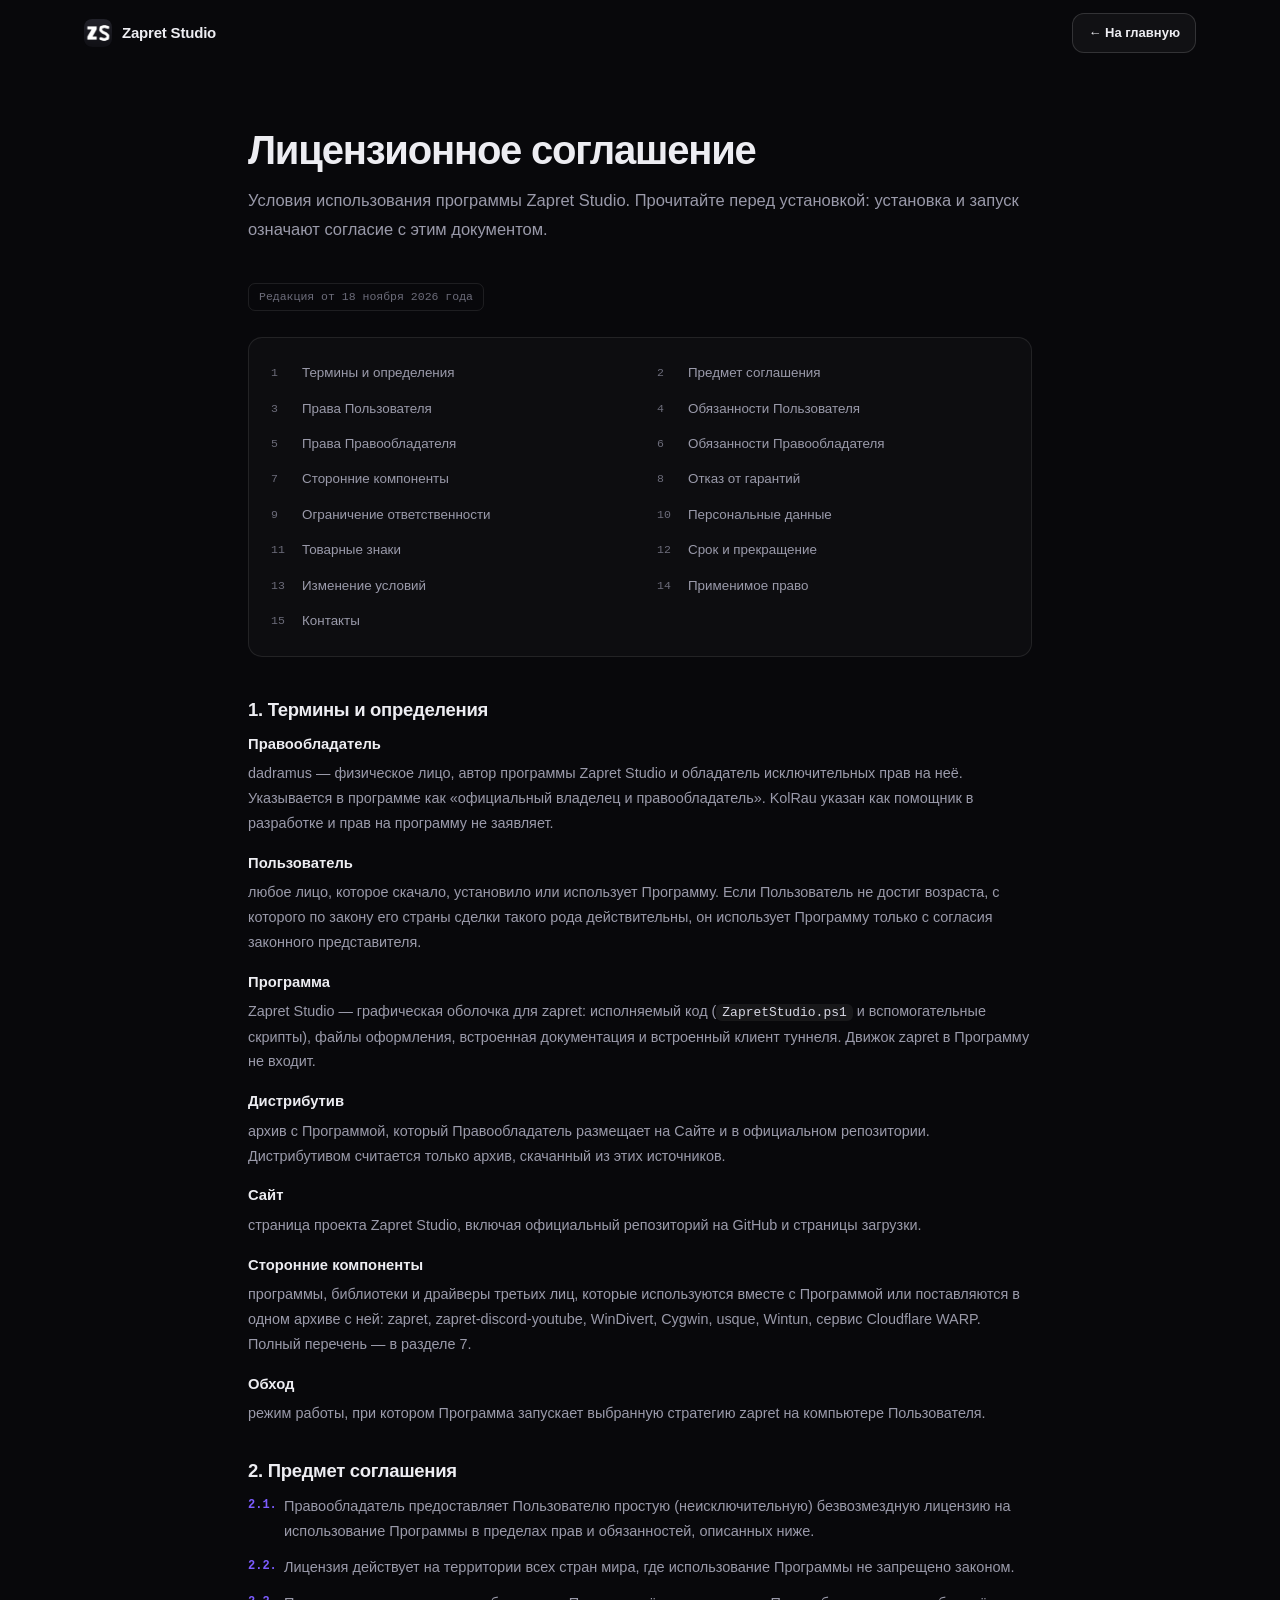
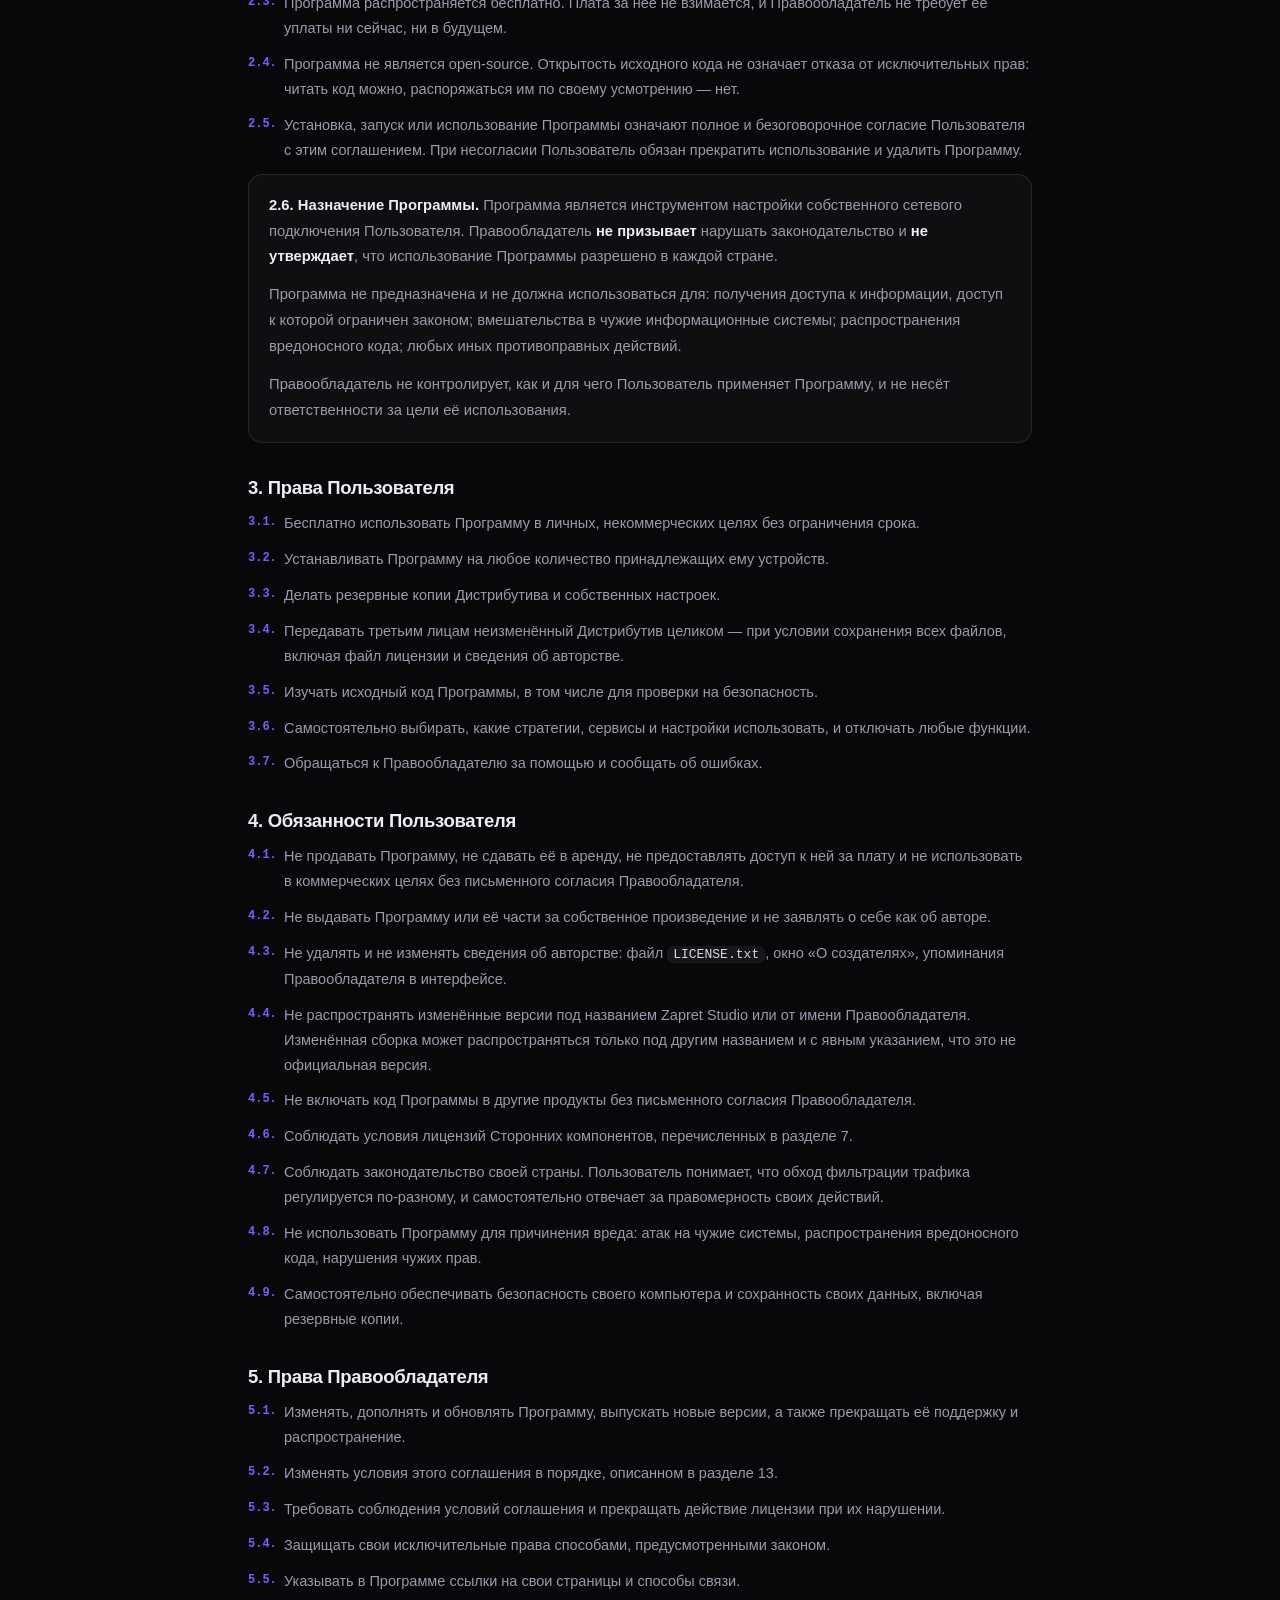
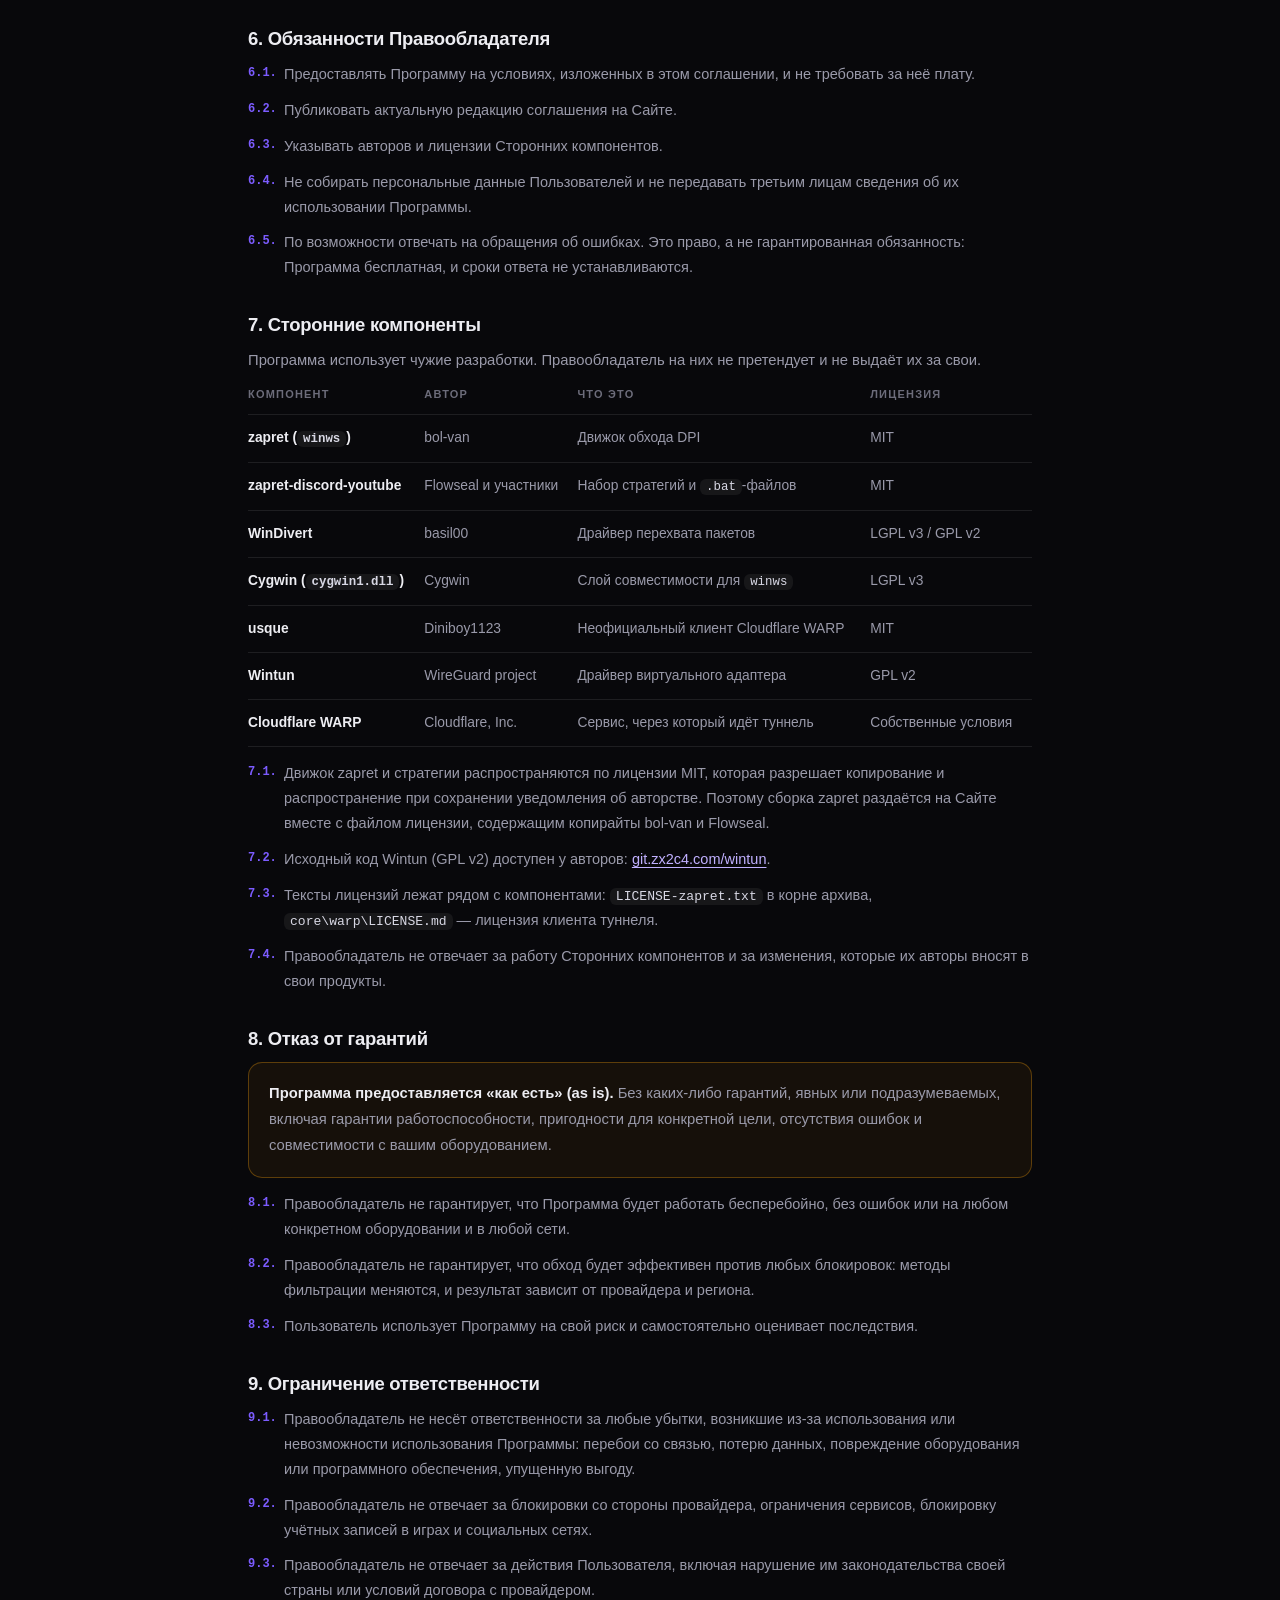
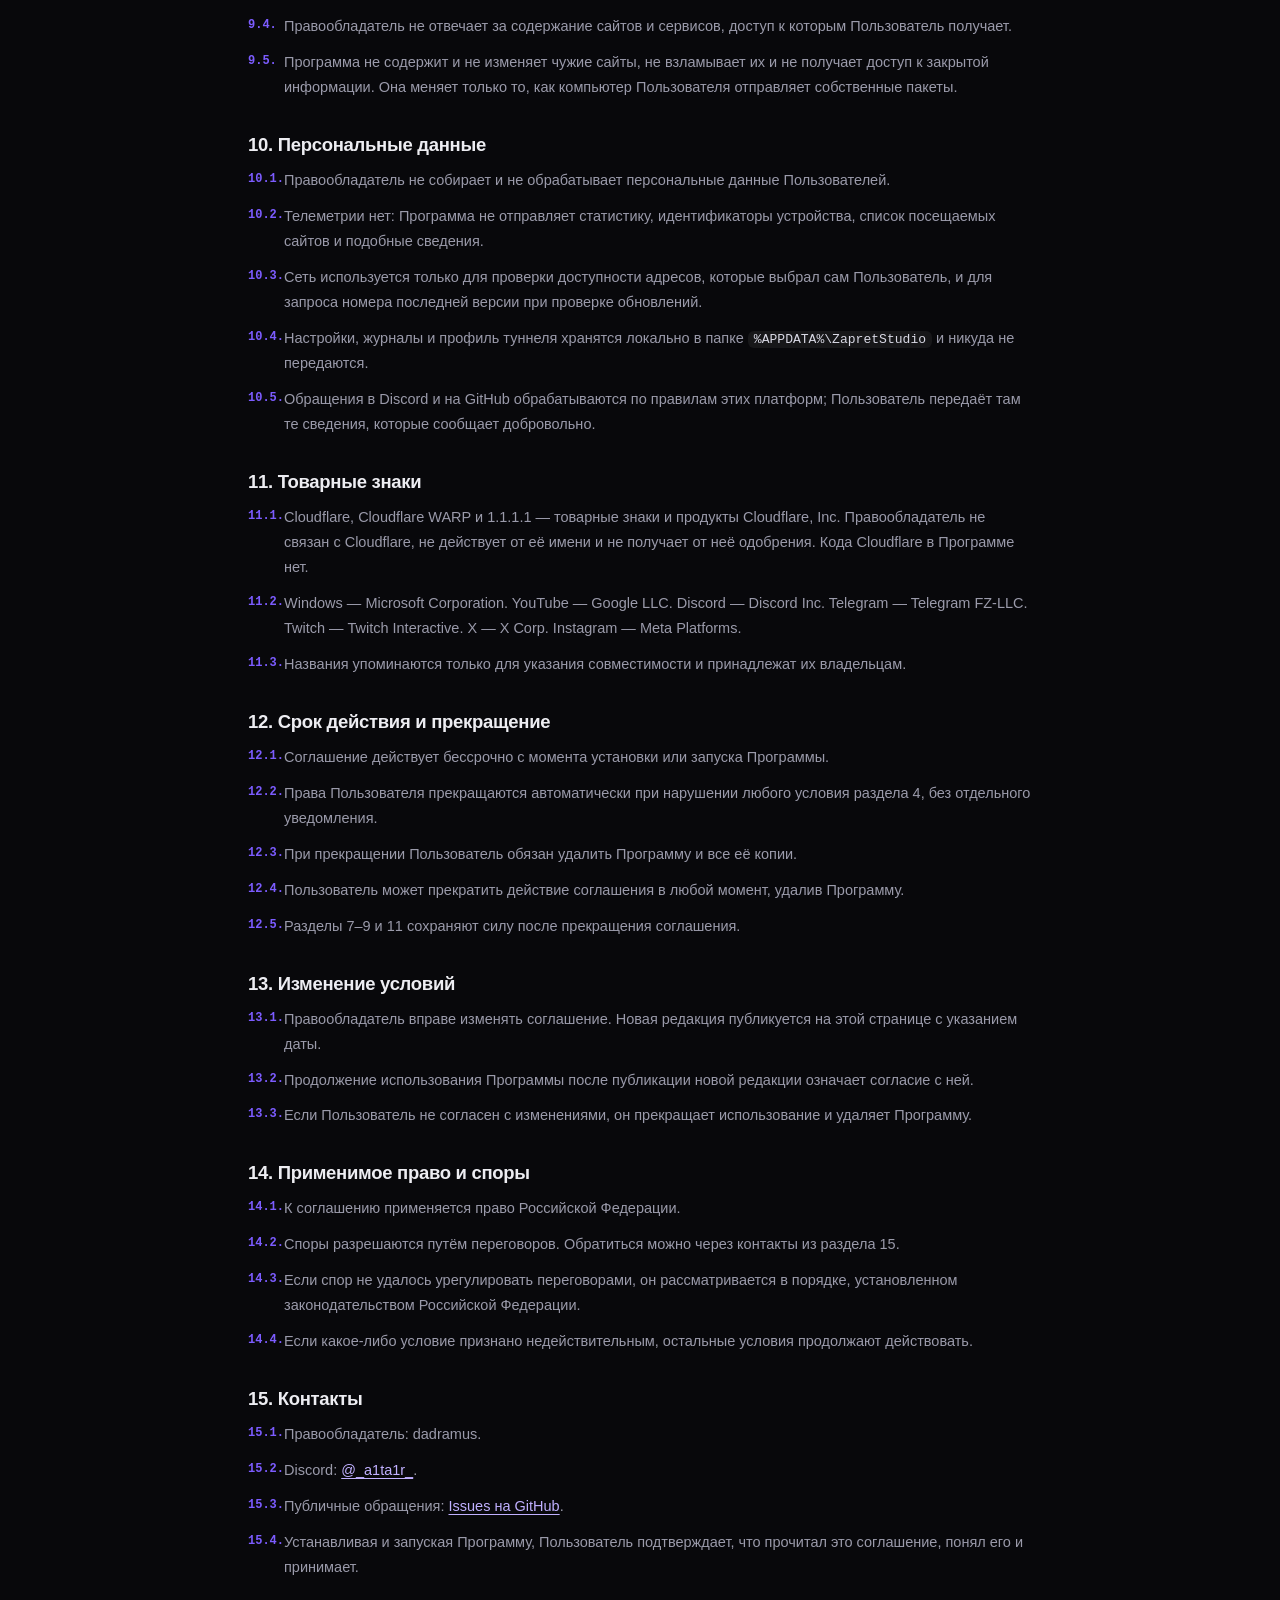
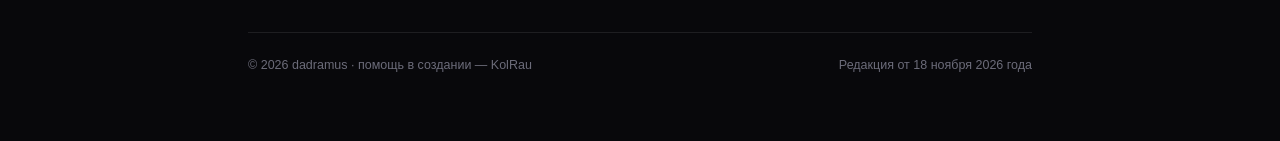
==== commit a912525f: "дисклеймеры: назначение программы, отказ от призывов, усиленный FAQ" ====
--- a/legal.html
+++ b/legal.html
@@ -79,6 +79,11 @@
     <p class="cl"><b class="n">2.3.</b> Программа распространяется бесплатно. Плата за неё не взимается, и Правообладатель не требует её уплаты ни сейчас, ни в будущем.</p>
     <p class="cl"><b class="n">2.4.</b> Программа не является open-source. Открытость исходного кода не означает отказа от исключительных прав: читать код можно, распоряжаться им по своему усмотрению — нет.</p>
     <p class="cl"><b class="n">2.5.</b> Установка, запуск или использование Программы означают полное и безоговорочное согласие Пользователя с этим соглашением. При несогласии Пользователь обязан прекратить использование и удалить Программу.</p>
+    <div class="note">
+      <p><b>2.6. Назначение Программы.</b> Программа является инструментом настройки собственного сетевого подключения Пользователя. Правообладатель <b>не призывает</b> нарушать законодательство и <b>не утверждает</b>, что использование Программы разрешено в каждой стране.</p>
+      <p>Программа не предназначена и не должна использоваться для: получения доступа к информации, доступ к которой ограничен законом; вмешательства в чужие информационные системы; распространения вредоносного кода; любых иных противоправных действий.</p>
+      <p>Правообладатель не контролирует, как и для чего Пользователь применяет Программу, и не несёт ответственности за цели её использования.</p>
+    </div>
   </section>
 
   <section id="t3">
--- a/style.css
+++ b/style.css
@@ -515,3 +515,11 @@
   text-transform:uppercase;color:#7BE3A5;background:rgba(34,197,94,.1);
   border:1px solid rgba(34,197,94,.3);padding:4px 10px;border-radius:999px;white-space:nowrap}
 .fresh i{width:5px;height:5px;border-radius:50%;background:#22C55E;box-shadow:0 0 7px rgba(34,197,94,.9);flex:none}
+
+/* дисклеймер */
+.legal-note{margin-top:16px;padding:18px 20px;border-radius:13px;font-size:12.5px;line-height:1.75;
+  color:var(--dim);background:rgba(255,255,255,.028);border:1px solid var(--stroke)}
+.legal-note b{color:var(--sub);font-weight:650}
+.legal-note .lh{display:block;font-size:10.5px;font-weight:800;letter-spacing:1.4px;text-transform:uppercase;
+  color:var(--dim);margin-bottom:8px;opacity:.85}
+.legal-note a{color:var(--sub);text-decoration:underline;text-underline-offset:3px}
